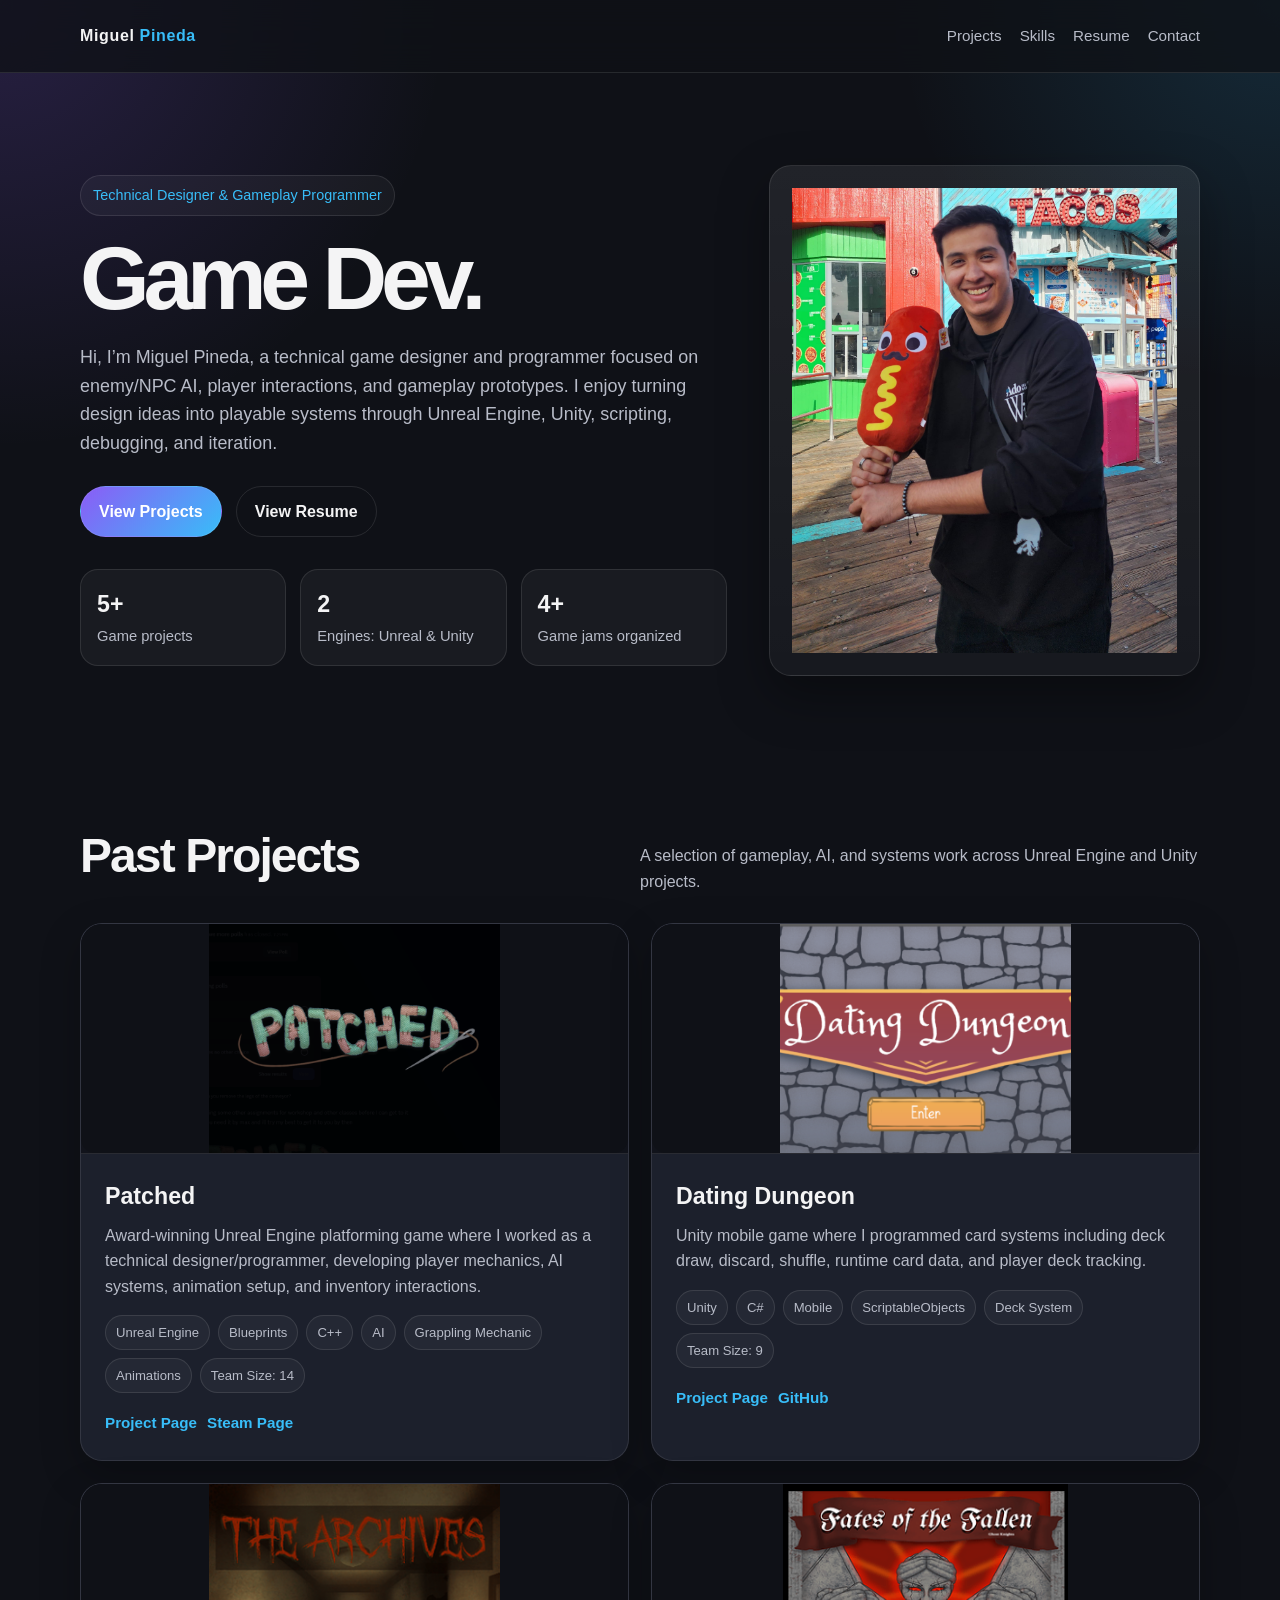
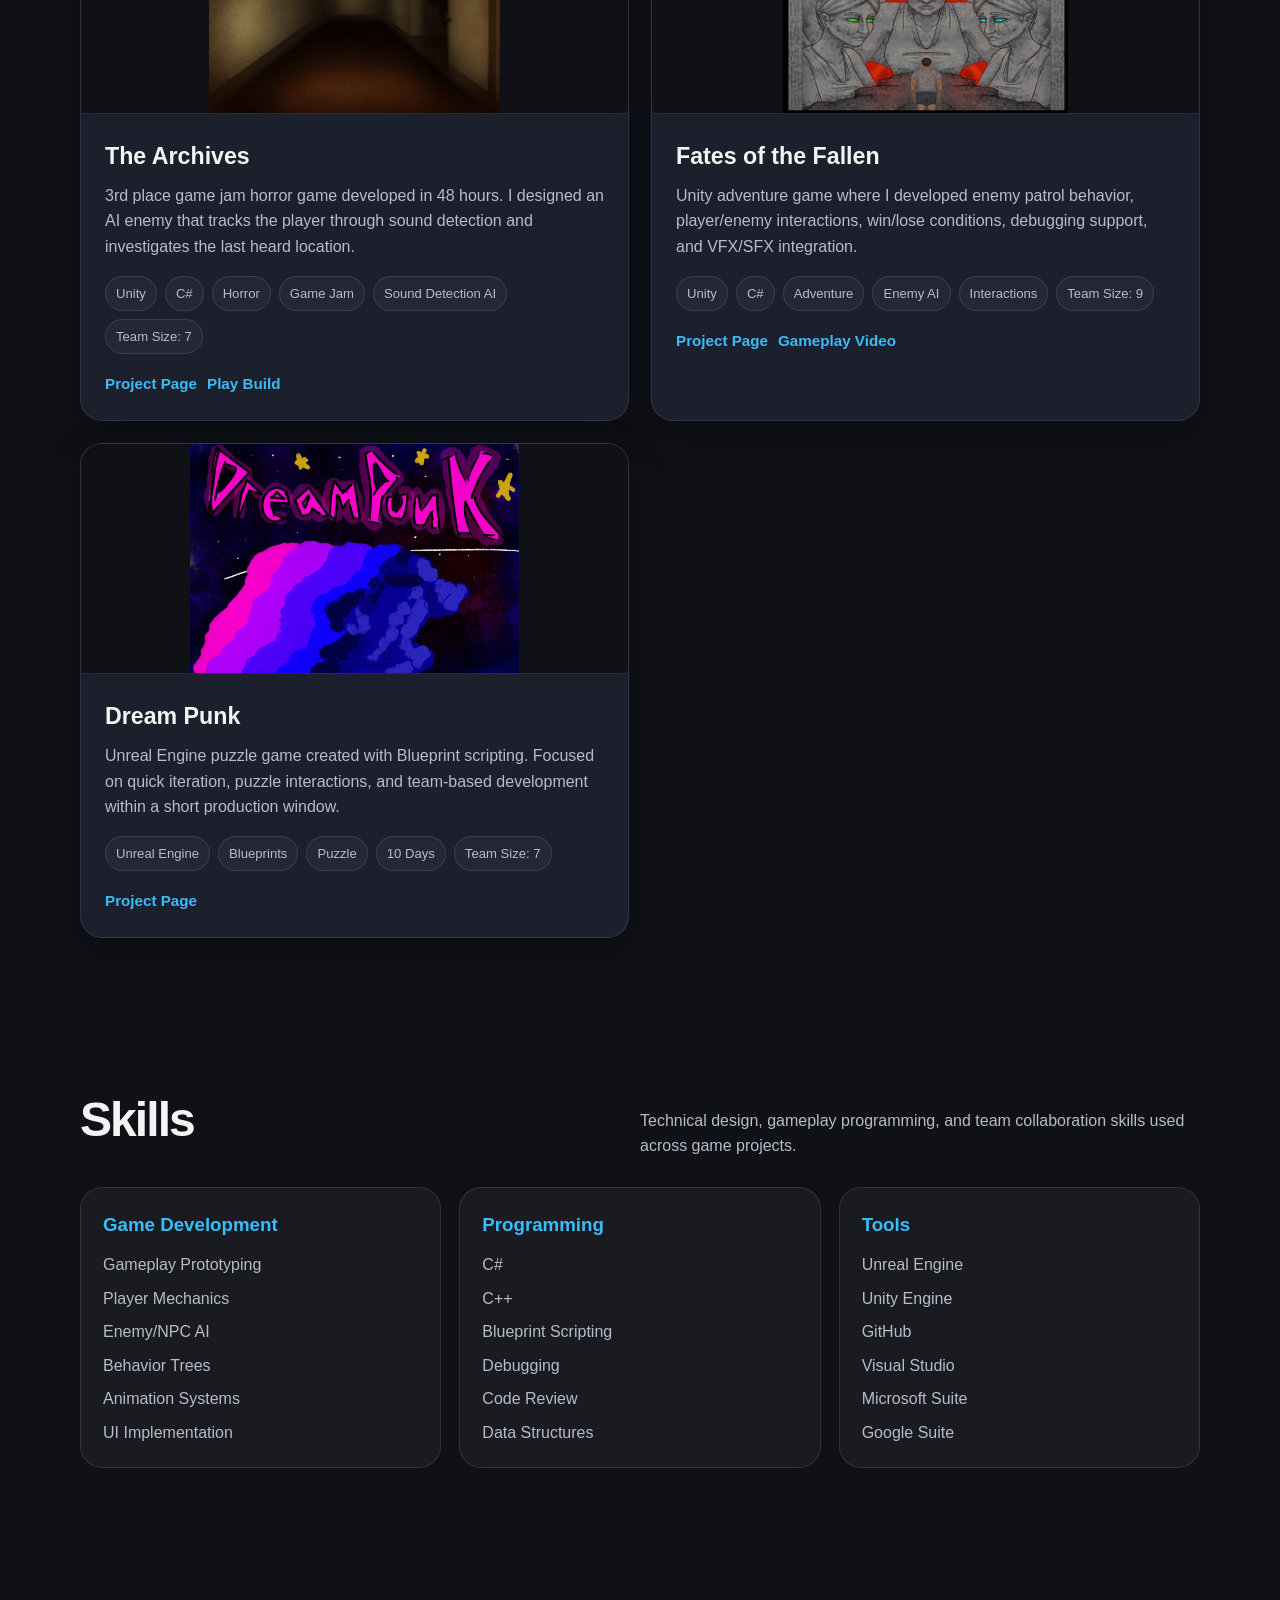
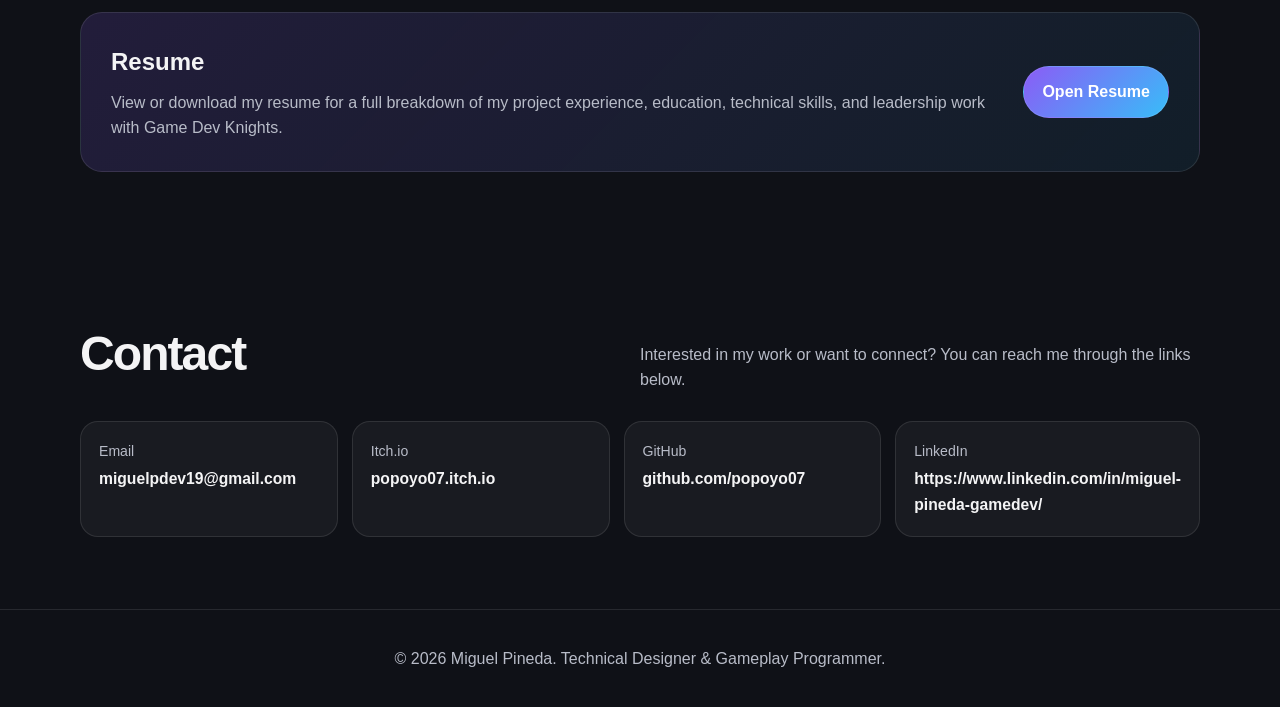
==== index.html @ 34bda542 "hub basic set up" ====
<!DOCTYPE html>
<html lang="en">
<head>
  <meta charset="UTF-8" />
  <meta name="viewport" content="width=device-width, initial-scale=1.0" />
  <title>Miguel Pineda | Technical Designer & Gameplay Programmer</title>
  <meta name="description" content="Portfolio of Miguel Pineda, a technical designer and gameplay programmer focused on AI, player mechanics, and gameplay systems." />
  <link rel="stylesheet" href="css/style.css">
  
</head>
<body>
  <header>
    <div class="container nav">
      <a href="#top" class="logo">Miguel <span>Pineda</span></a>
      <nav class="nav-links" aria-label="Main navigation">
        <a href="#projects">Projects</a>
        <a href="#skills">Skills</a>
        <a href="#resume">Resume</a>
        <a href="#contact">Contact</a>
      </nav>
    </div>
  </header>

  <main id="top">
    <section class="hero">
      <div class="container hero-grid">
        <div>
          <span class="eyebrow">Technical Designer & Gameplay Programmer</span>
          <h1>Game Dev.</h1>
          <p>
            Hi, I’m Miguel Pineda, a technical game designer and programmer focused on enemy/NPC AI,
            player interactions, and gameplay prototypes. I enjoy turning design ideas into playable systems
            through Unreal Engine, Unity, scripting, debugging, and iteration.
          </p>
          <div class="hero-actions">
            <a class="button" href="#projects">View Projects</a>
            <a class="button secondary" href="Miguel_Pineda_Resume.pdf" target="_blank" rel="noopener">View Resume</a>
          </div>
          <div class="quick-stats" aria-label="Portfolio highlights">
            <div class="stat">
              <strong>5+</strong>
              <span>Game projects</span>
            </div>
            <div class="stat">
              <strong>2</strong>
              <span>Engines: Unreal & Unity</span>
            </div>
            <div class="stat">
              <strong>4+</strong>
              <span>Game jams organized</span>
            </div>
          </div>
        </div>

        <aside class="profile-card">
           <img src="Images\miguelPic.jpeg" alt="Image of Miguel">
          
        </aside>
      </div>
    </section>

    <section id="projects">
      <div class="container">
        <div class="section-heading">
          <h2>Past Projects</h2>
          <p>A selection of gameplay, AI, and systems work across Unreal Engine and Unity projects.</p>
        </div>

        <div class="project-grid">
          <article class="project-card">
            <div class="project-image">
              <img src="Images\Patched_Title.png" alt="Patched banner">
              <!-- Replace with:  -->
            </div>
            <div class="project-content">
              <h3>Patched</h3>
              <p>
                Award-winning Unreal Engine platforming game where I worked as a technical designer/programmer,
                developing player mechanics, AI systems, animation setup, and inventory interactions.
              </p>
              <div class="tags">
                <span class="tag">Unreal Engine</span>
                <span class="tag">Blueprints</span>
                <span class="tag">C++</span>
                <span class="tag">AI</span>
                <span class="tag">Grappling Mechanic</span>
                <span class="tag">Animations</span>
                <span class="tag">Team Size: 14</span>
              </div>
              <div class="project-links">
                <a class="small-link" href="#" target="_blank" rel="noopener">Project Page</a>   <!-- Replace with link for the page -->
                <a class="small-link" href="https://store.steampowered.com/app/4517340/PATCHED/" target="_blank" rel="noopener">Steam Page</a>
              </div>
            </div>
          </article>

          <article class="project-card">
            <div class="project-image">
             <img src="Images\DatingDungeon.png" alt="Screenshot of Dating Dungeon">
            </div>
            <div class="project-content">
              <h3>Dating Dungeon</h3>
              <p>
                Unity mobile game where I programmed card systems including deck draw, discard, shuffle,
                runtime card data, and player deck tracking.
              </p>
              <div class="tags">
                <span class="tag">Unity</span>
                <span class="tag">C#</span>
                <span class="tag">Mobile</span>
                <span class="tag">ScriptableObjects</span>
                <span class="tag">Deck System</span>
                <span class="tag">Team Size: 9</span>
              </div>
              <div class="project-links">
                <a class="small-link" href="#" target="_blank" rel="noopener">Project Page</a>
                <a class="small-link" href="https://github.com/popoyo07/dating-roguelike" target="_blank" rel="noopener">GitHub</a>
              </div>
            </div>
          </article>

          <article class="project-card">
            <div class="project-image">
              <img src="Images\TheArchiveIcon.png" alt="Screenshot of The Archives"> 
            </div>
            <div class="project-content">
              <h3>The Archives</h3>
              <p>
                3rd place game jam horror game developed in 48 hours. I designed an AI enemy that tracks
                the player through sound detection and investigates the last heard location.
              </p>
              <div class="tags">
                <span class="tag">Unity</span>
                <span class="tag">C#</span>
                <span class="tag">Horror</span>
                <span class="tag">Game Jam</span>
                <span class="tag">Sound Detection AI</span>
                <span class="tag">Team Size: 7</span>
              </div>
              <div class="project-links">
                <a class="small-link" href="#" target="_blank" rel="noopener">Project Page</a>
                <a class="small-link" href="#" target="_blank" rel="noopener">Play Build</a>
              </div>
            </div>
          </article>

          <article class="project-card">
            <div class="project-image">
             <img src="Images\Fates of the fallen icon.png" alt="Screenshot of Fates of the Fallen">
            </div>
            <div class="project-content">
              <h3>Fates of the Fallen</h3>
              <p>
                Unity adventure game where I developed enemy patrol behavior, player/enemy interactions,
                win/lose conditions, debugging support, and VFX/SFX integration.
              </p>
              <div class="tags">
                <span class="tag">Unity</span>
                <span class="tag">C#</span>
                <span class="tag">Adventure</span>
                <span class="tag">Enemy AI</span>
                <span class="tag">Interactions</span>
                <span class="tag">Team Size: 9</span>
              </div>
              <div class="project-links">
                <a class="small-link" href="#" target="_blank" rel="noopener">Project Page</a>
                <a class="small-link" href="#" target="_blank" rel="noopener">Gameplay Video</a>
              </div>
            </div>
          </article>

          <article class="project-card">
            <div class="project-image">
              <img src="Images\Dream-Punk.jpg" alt="Screenshot of Dream Punk">
            </div>
            <div class="project-content">
              <h3>Dream Punk</h3>
              <p>
                Unreal Engine puzzle game created with Blueprint scripting. Focused on quick iteration,
                puzzle interactions, and team-based development within a short production window.
              </p>
              <div class="tags">
                <span class="tag">Unreal Engine</span>
                <span class="tag">Blueprints</span>
                <span class="tag">Puzzle</span>
                <span class="tag">10 Days</span>
                <span class="tag">Team Size: 7</span>
              </div>
              <div class="project-links">
                <a class="small-link" href="#" target="_blank" rel="noopener">Project Page</a>
              </div>
            </div>
          </article>
        </div>
      </div>
    </section>

    <section id="skills">
      <div class="container">
        <div class="section-heading">
          <h2>Skills</h2>
          <p>Technical design, gameplay programming, and team collaboration skills used across game projects.</p>
        </div>

        <div class="skills-grid">
          <div class="skill-box">
            <h3>Game Development</h3>
            <ul>
              <li>Gameplay Prototyping</li>
              <li>Player Mechanics</li>
              <li>Enemy/NPC AI</li>
              <li>Behavior Trees</li>
              <li>Animation Systems</li>
              <li>UI Implementation</li>
            </ul>
          </div>

          <div class="skill-box">
            <h3>Programming</h3>
            <ul>
              <li>C#</li>
              <li>C++</li>
              <li>Blueprint Scripting</li>
              <li>Debugging</li>
              <li>Code Review</li>
              <li>Data Structures</li>
            </ul>
          </div>

          <div class="skill-box">
            <h3>Tools</h3>
            <ul>
              <li>Unreal Engine</li>
              <li>Unity Engine</li>
              <li>GitHub</li>
              <li>Visual Studio</li>
              <li>Microsoft Suite</li>
              <li>Google Suite</li>
            </ul>
          </div>
        </div>
      </div>
    </section>

    <section id="resume">
      <div class="container">
        <div class="resume-card">
          <div>
            <h2>Resume</h2>
            <p>
              View or download my resume for a full breakdown of my project experience, education,
              technical skills, and leadership work with Game Dev Knights.
            </p>
          </div>
          <a class="button" href="Miguel_Pineda_Resume.pdf" target="_blank" rel="noopener">Open Resume</a>
        </div>
      </div>
    </section>

    <section id="contact">
      <div class="container">
        <div class="section-heading">
          <h2>Contact</h2>
          <p>Interested in my work or want to connect? You can reach me through the links below.</p>
        </div>

        <div class="contact-grid">
          <a class="contact-card" href="mailto:miguelpdev19@gmail.com">
            <span>Email</span>
            <strong>miguelpdev19@gmail.com</strong>
          </a>
          <a class="contact-card" href="https://popoyo07.itch.io/" target="_blank" rel="noopener">
            <span>Itch.io</span>
            <strong>popoyo07.itch.io</strong>
          </a>
          <a class="contact-card" href="https://github.com/popoyo07" target="_blank" rel="noopener">
            <span>GitHub</span>
            <strong>github.com/popoyo07</strong>
          </a>
          <a class="contact-card" href="#" target="_blank" rel="noopener">
            <span>LinkedIn</span>
            <strong>https://www.linkedin.com/in/miguel-pineda-gamedev/</strong>
          </a>
        </div>
      </div>
    </section>
  </main>

  <footer>
    <div class="container">
      <p>© 2026 Miguel Pineda. Technical Designer & Gameplay Programmer.</p>
    </div>
  </footer>
</body>
</html>
---- css/style.css ----
:root {
      --bg: #0f1117;
      --bg-soft: #171a23;
      --card: #1f2330;
      --text: #f4f4f5;
      --muted: #b8bcc8;
      --accent: #8b5cf6;
      --accent-2: #38bdf8;
      --border: rgba(255, 255, 255, 0.1);
      --shadow: 0 20px 50px rgba(0, 0, 0, 0.35);
      --radius: 22px;
    }

    * {
      box-sizing: border-box;
      margin: 0;
      padding: 0;
    }

    html {
      scroll-behavior: smooth;
    }

    body {
      font-family: Arial, Helvetica, sans-serif;
      background:
        radial-gradient(circle at top left, rgba(139, 92, 246, 0.2), transparent 28rem),
        radial-gradient(circle at top right, rgba(56, 189, 248, 0.15), transparent 24rem),
        var(--bg);
      color: var(--text);
      line-height: 1.6;
    }

    a {
      color: inherit;
      text-decoration: none;
    }

    img {
      max-width: 100%;
      display: block;
    }

    .container {
      width: min(1120px, calc(100% - 40px));
      margin: 0 auto;
    }

    header {
      position: sticky;
      top: 0;
      z-index: 100;
      backdrop-filter: blur(18px);
      background: rgba(15, 17, 23, 0.78);
      border-bottom: 1px solid var(--border);
    }

    .nav {
      min-height: 72px;
      display: flex;
      align-items: center;
      justify-content: space-between;
      gap: 24px;
    }

    .logo {
      font-weight: 800;
      letter-spacing: 0.04em;
      font-size: 1rem;
    }

    .logo span {
      color: var(--accent-2);
    }

    .nav-links {
      display: flex;
      align-items: center;
      gap: 18px;
      font-size: 0.95rem;
      color: var(--muted);
    }

    .nav-links a:hover {
      color: var(--text);
    }

    .button {
      display: inline-flex;
      align-items: center;
      justify-content: center;
      gap: 8px;
      border-radius: 999px;
      padding: 12px 18px;
      font-weight: 700;
      border: 1px solid var(--border);
      background: linear-gradient(135deg, var(--accent), var(--accent-2));
      color: white;
      transition: transform 0.2s ease, box-shadow 0.2s ease;
    }

    .button:hover {
      transform: translateY(-2px);
      box-shadow: 0 14px 30px rgba(56, 189, 248, 0.18);
    }

    .button.secondary {
      background: transparent;
      color: var(--text);
    }

    .hero {
      padding: 92px 0 70px;
    }

    .hero-grid {
      display: grid;
      grid-template-columns: 1.2fr 0.8fr;
      gap: 42px;
      align-items: center;
    }

    .eyebrow {
      display: inline-flex;
      border: 1px solid var(--border);
      border-radius: 999px;
      padding: 8px 12px;
      color: var(--accent-2);
      background: rgba(255, 255, 255, 0.04);
      font-size: 0.9rem;
      margin-bottom: 20px;
    }

    h1 {
      font-size: clamp(2.6rem, 7vw, 5.6rem);
      line-height: 0.95;
      letter-spacing: -0.07em;
      margin-bottom: 22px;
    }

    .hero p {
      color: var(--muted);
      font-size: 1.12rem;
      max-width: 680px;
      margin-bottom: 28px;
    }

    .hero-actions {
      display: flex;
      flex-wrap: wrap;
      gap: 14px;
      margin-bottom: 32px;
    }

    .quick-stats {
      display: grid;
      grid-template-columns: repeat(3, 1fr);
      gap: 14px;
    }

    .stat {
      background: rgba(255, 255, 255, 0.045);
      border: 1px solid var(--border);
      border-radius: 18px;
      padding: 16px;
    }

    .stat strong {
      display: block;
      font-size: 1.45rem;
      color: var(--text);
    }

    .stat span {
      color: var(--muted);
      font-size: 0.92rem;
    }

    .profile-card {
      border: 1px solid var(--border);
      background: linear-gradient(180deg, rgba(255, 255, 255, 0.08), rgba(255, 255, 255, 0.035));
      border-radius: var(--radius);
      padding: 22px;
      box-shadow: var(--shadow);
    }

    .portrait-placeholder {
      min-height: 360px;
      border-radius: 18px;
      background:
        linear-gradient(135deg, rgba(139, 92, 246, 0.5), rgba(56, 189, 248, 0.3)),
        url("images/profile.jpg");
      background-size: cover;
      background-position: center;
      display: grid;
      place-items: end start;
      padding: 22px;
      overflow: hidden;
    }

    .portrait-placeholder .caption {
      background: rgba(15, 17, 23, 0.76);
      border: 1px solid var(--border);
      border-radius: 16px;
      padding: 14px;
      color: var(--muted);
      font-size: 0.92rem;
    }

    section {
      padding: 72px 0;
    }

    .section-heading {
      display: flex;
      justify-content: space-between;
      align-items: end;
      gap: 22px;
      margin-bottom: 28px;
    }

    .section-heading h2 {
      font-size: clamp(2rem, 4vw, 3rem);
      letter-spacing: -0.04em;
    }

    .section-heading p {
      color: var(--muted);
      max-width: 560px;
    }

    .project-grid {
      display: grid;
      grid-template-columns: repeat(2, 1fr);
      gap: 22px;
    }

    .project-card {
      border: 1px solid var(--border);
      background: rgba(31, 35, 48, 0.88);
      border-radius: var(--radius);
      overflow: hidden;
      box-shadow: 0 14px 40px rgba(0, 0, 0, 0.24);
      transition: transform 0.2s ease, border-color 0.2s ease;
    }

    .project-card:hover {
      transform: translateY(-5px);
      border-color: rgba(56, 189, 248, 0.5);
    }

 .project-image {
  height: 230px;
  background: #11131b;
  border-bottom: 1px solid var(--border);
  display: flex;
  align-items: center;
  justify-content: center;
}

.project-image img {
  width: 100%;
  height: 100%;
  object-fit: contain;
  border-radius: 14px;
  background: #0f1117;
}

    .project-content {
      padding: 24px;
    }

    .project-content h3 {
      font-size: 1.45rem;
      margin-bottom: 8px;
    }

    .project-content p {
      color: var(--muted);
      margin-bottom: 16px;
    }

    .tags {
      display: flex;
      flex-wrap: wrap;
      gap: 8px;
      margin-bottom: 18px;
    }

    .tag {
      border: 1px solid var(--border);
      border-radius: 999px;
      padding: 6px 10px;
      color: var(--muted);
      font-size: 0.82rem;
      background: rgba(255, 255, 255, 0.04);
    }

    .project-links {
      display: flex;
      flex-wrap: wrap;
      gap: 10px;
    }

    .small-link {
      color: var(--accent-2);
      font-weight: 700;
      font-size: 0.95rem;
    }

    .skills-grid {
      display: grid;
      grid-template-columns: repeat(3, 1fr);
      gap: 18px;
    }

    .skill-box {
      border: 1px solid var(--border);
      border-radius: var(--radius);
      padding: 22px;
      background: rgba(255, 255, 255, 0.045);
    }

    .skill-box h3 {
      margin-bottom: 12px;
      color: var(--accent-2);
    }

    .skill-box ul {
      list-style: none;
      color: var(--muted);
    }

    .skill-box li + li {
      margin-top: 8px;
    }

    .resume-card {
      display: grid;
      grid-template-columns: 1fr auto;
      gap: 24px;
      align-items: center;
      border: 1px solid var(--border);
      border-radius: var(--radius);
      padding: 30px;
      background: linear-gradient(135deg, rgba(139, 92, 246, 0.16), rgba(56, 189, 248, 0.08));
    }

    .resume-card p {
      color: var(--muted);
      margin-top: 8px;
    }

    .contact-grid {
      display: grid;
      grid-template-columns: repeat(4, 1fr);
      gap: 14px;
    }

    .contact-card {
      border: 1px solid var(--border);
      border-radius: 18px;
      padding: 18px;
      background: rgba(255, 255, 255, 0.045);
    }

    .contact-card span {
      display: block;
      color: var(--muted);
      font-size: 0.88rem;
      margin-bottom: 4px;
    }

    .contact-card strong {
      font-size: 0.98rem;
      overflow-wrap: break-word;
    }

    footer {
      padding: 36px 0;
      border-top: 1px solid var(--border);
      color: var(--muted);
      text-align: center;
    }

    @media (max-width: 900px) {
      .hero-grid,
      .project-grid,
      .skills-grid,
      .resume-card,
      .contact-grid {
        grid-template-columns: 1fr;
      }

      .section-heading {
        align-items: start;
        flex-direction: column;
      }

      .quick-stats {
        grid-template-columns: 1fr;
      }
    }

    @media (max-width: 680px) {
      .nav {
        align-items: flex-start;
        flex-direction: column;
        padding: 18px 0;
      }

      .nav-links {
        flex-wrap: wrap;
      }

      .hero {
        padding-top: 56px;
      }
    }
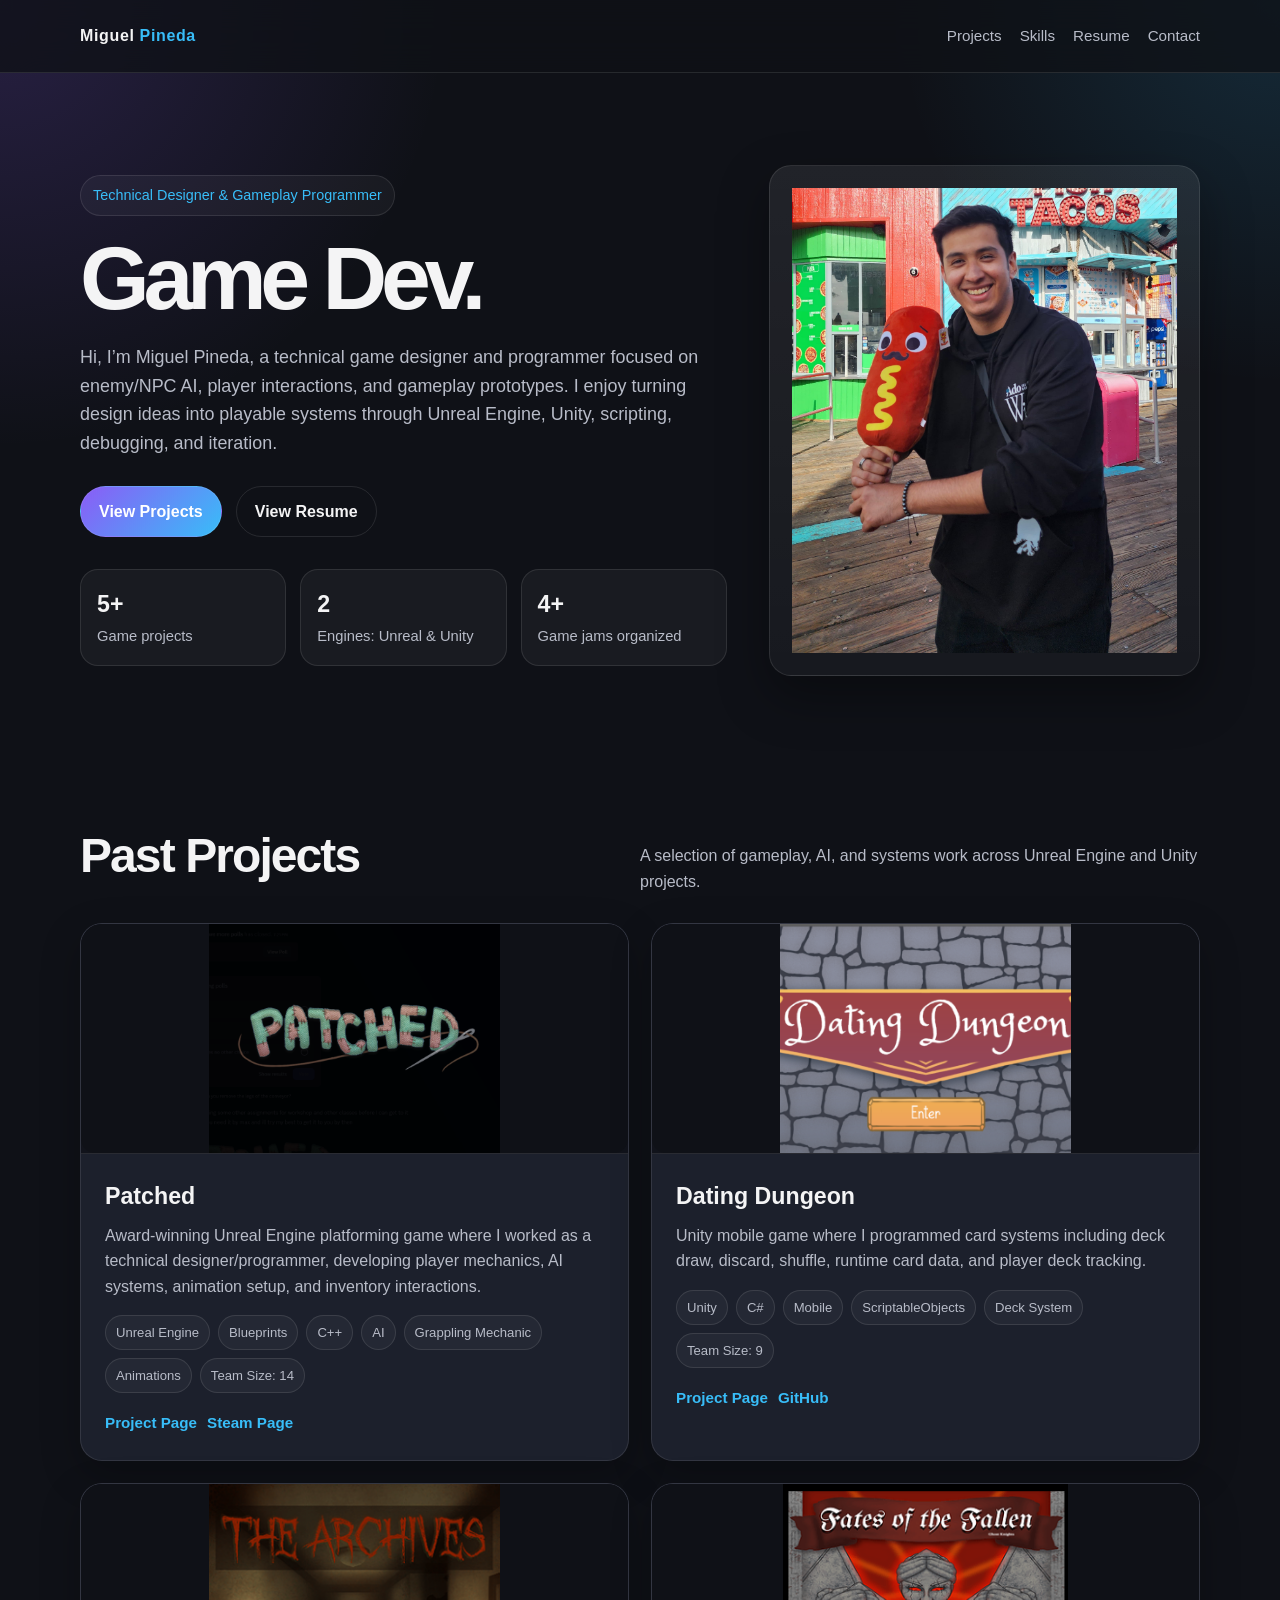
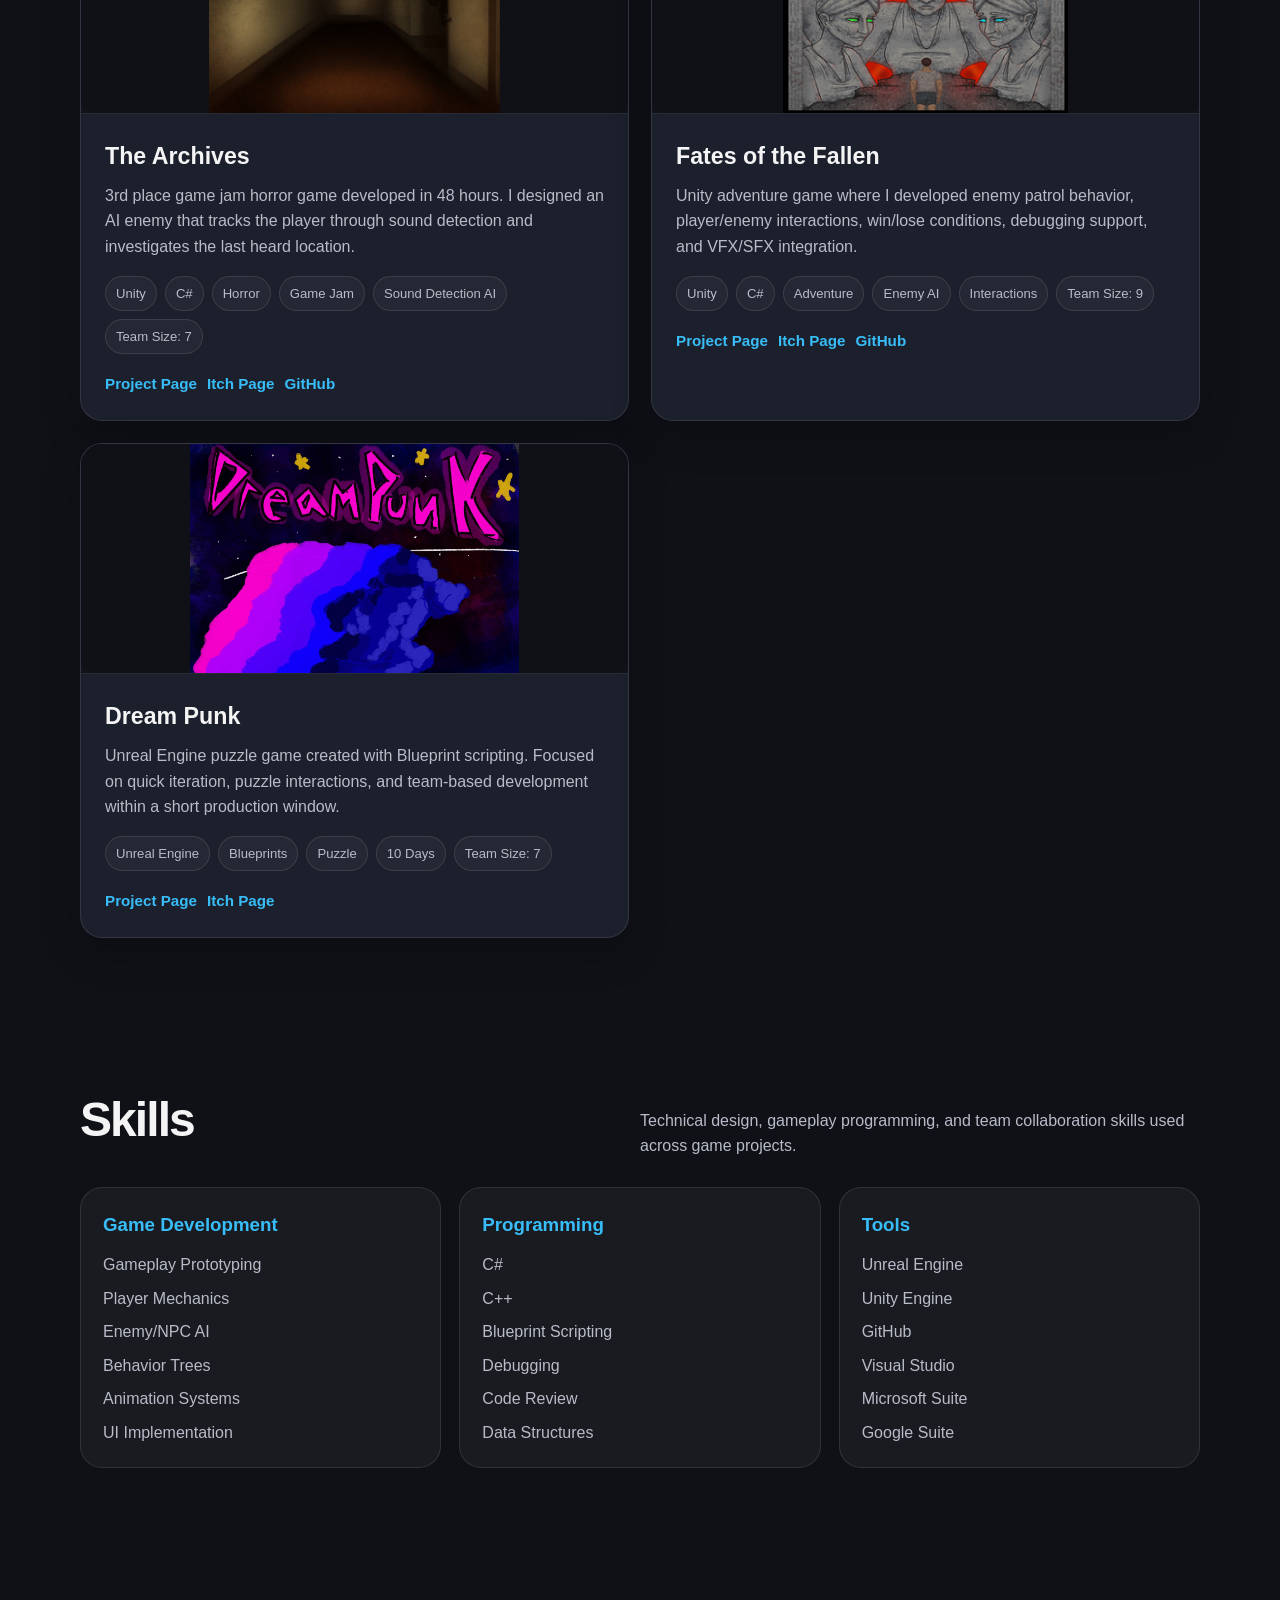
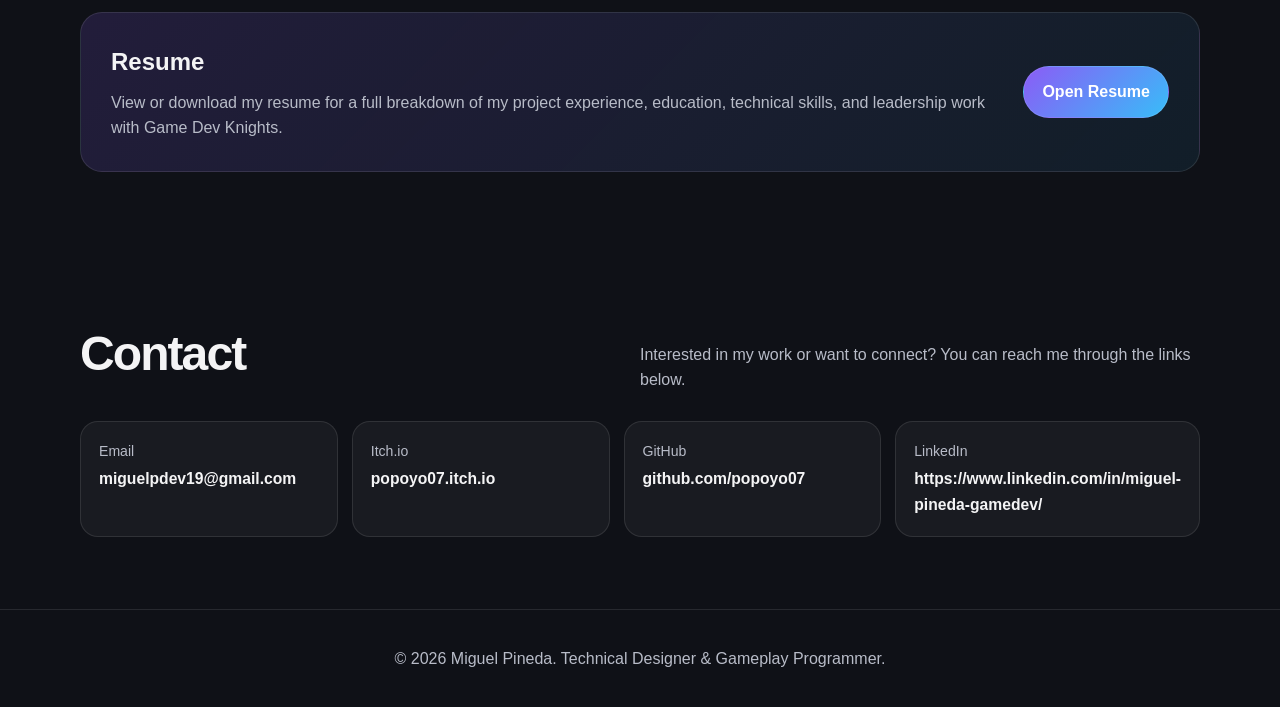
==== commit 75b59900: "fates of the fallen set up" ====
--- a/index.html
+++ b/index.html
@@ -88,7 +88,7 @@
                 <span class="tag">Team Size: 14</span>
               </div>
               <div class="project-links">
-                <a class="small-link" href="#" target="_blank" rel="noopener">Project Page</a>   <!-- Replace with link for the page -->
+                <a class="small-link" href="#" rel="noopener">Project Page</a>   <!-- Replace with link for the page -->
                 <a class="small-link" href="https://store.steampowered.com/app/4517340/PATCHED/" target="_blank" rel="noopener">Steam Page</a>
               </div>
             </div>
@@ -96,7 +96,9 @@
 
           <article class="project-card">
             <div class="project-image">
-             <img src="Images\DatingDungeon.png" alt="Screenshot of Dating Dungeon">
+             <img href="dating_dungeon.html" 
+             src="Images\DatingDungeon.png" 
+             alt="Screenshot of Dating Dungeon">
             </div>
             <div class="project-content">
               <h3>Dating Dungeon</h3>
@@ -113,7 +115,7 @@
                 <span class="tag">Team Size: 9</span>
               </div>
               <div class="project-links">
-                <a class="small-link" href="#" target="_blank" rel="noopener">Project Page</a>
+                <a class="small-link" href="dating_dungeon.html" rel="noopener">Project Page</a>
                 <a class="small-link" href="https://github.com/popoyo07/dating-roguelike" target="_blank" rel="noopener">GitHub</a>
               </div>
             </div>
@@ -138,8 +140,9 @@
                 <span class="tag">Team Size: 7</span>
               </div>
               <div class="project-links">
-                <a class="small-link" href="#" target="_blank" rel="noopener">Project Page</a>
-                <a class="small-link" href="#" target="_blank" rel="noopener">Play Build</a>
+                <a class="small-link" href="#" rel="noopener">Project Page</a>
+                <a class="small-link" href="#" target="_blank" rel="noopener">Itch Page</a>
+                <a class="small-link" href="#" target="_blank" rel="noopener">GitHub</a>
               </div>
             </div>
           </article>
@@ -163,8 +166,9 @@
                 <span class="tag">Team Size: 9</span>
               </div>
               <div class="project-links">
-                <a class="small-link" href="#" target="_blank" rel="noopener">Project Page</a>
-                <a class="small-link" href="#" target="_blank" rel="noopener">Gameplay Video</a>
+                <a class="small-link" href="fates_of_the_fallen.html" rel="noopener">Project Page</a>
+                <a class="small-link" href="https://ghost-knights.itch.io/fates-of-the-fallen-byghostknights" target="_blank" rel="noopener">Itch Page</a>
+                <a class="small-link" href="https://github.com/corinnedaigle3/FatesoftheFallen" target="_blank" rel="noopener">GitHub</a>
               </div>
             </div>
           </article>
@@ -187,7 +191,8 @@
                 <span class="tag">Team Size: 7</span>
               </div>
               <div class="project-links">
-                <a class="small-link" href="#" target="_blank" rel="noopener">Project Page</a>
+                <a class="small-link" href="#" rel="noopener">Project Page</a>
+                <a class="small-link" href="https://ghost-knights.itch.io/dreampunk" target="_blank" rel="noopener">Itch Page</a>
               </div>
             </div>
           </article>
@@ -277,7 +282,7 @@
             <span>GitHub</span>
             <strong>github.com/popoyo07</strong>
           </a>
-          <a class="contact-card" href="#" target="_blank" rel="noopener">
+          <a class="contact-card" href="https://www.linkedin.com/in/miguel-pineda-gamedev/" target="_blank" rel="noopener">
             <span>LinkedIn</span>
             <strong>https://www.linkedin.com/in/miguel-pineda-gamedev/</strong>
           </a>
--- a/css/style.css
+++ b/css/style.css
@@ -418,3 +418,189 @@
         padding-top: 56px;
       }
     }
+.hero-tags {
+  margin-bottom: 24px;
+}
+
+.tag:hover {
+  border-color: rgba(56, 189, 248, 0.5);
+  color: white;
+  transform: translateY(-1px);
+  transition: 0.2s ease;
+}
+
+.media-card {
+  width: 100%;
+  max-width: 900px;
+  margin: 0 auto;
+  background: rgba(255, 255, 255, 0.04);
+  border: 1px solid var(--border);
+  border-radius: 24px;
+  padding: 16px;
+  overflow: hidden;
+  box-shadow: var(--shadow);
+}
+
+.media-card video {
+  width: 100%;
+  aspect-ratio: 16 / 9;
+  object-fit: cover;
+  border-radius: 16px;
+  background: #000;
+}
+
+.youtube-container {
+  position: relative;
+  width: 100%;
+  max-width: 1000px;
+  margin: 0 auto;
+  aspect-ratio: 16 / 9;
+
+  border-radius: 24px;
+  overflow: hidden;
+
+  border: 1px solid var(--border);
+  background: #000;
+
+  box-shadow: var(--shadow);
+}
+
+.youtube-container iframe {
+  width: 100%;
+  height: 100%;
+  border: none;
+}
+
+.youtube-container:hover {
+  border-color: rgba(56, 189, 248, 0.45);
+  transform: translateY(-2px);
+  transition: 0.25s ease;
+}
+
+.deckdraw-layout {
+  display: grid;
+  grid-template-columns: 1.1fr 0.9fr;
+  gap: 24px;
+  align-items: start;
+}
+
+.side-screenshot-stack {
+  display: grid;
+  gap: 18px;
+  position: sticky;
+  top: 96px;
+}
+
+.gallery-card {
+  border: 1px solid var(--border);
+  border-radius: 22px;
+  padding: 14px;
+  background: rgba(255, 255, 255, 0.045);
+  box-shadow: var(--shadow);
+}
+
+.gallery-card img {
+  width: 100%;
+  border-radius: 16px;
+  background: #0f1117;
+}
+
+.gallery-card figcaption {
+  color: var(--muted);
+  font-size: 0.9rem;
+  margin-top: 10px;
+}
+
+@media (max-width: 900px) {
+  .deckdraw-layout {
+    grid-template-columns: 1fr;
+  }
+
+  .side-screenshot-stack {
+    position: static;
+  }
+}
+
+.script-card {
+  border: 1px solid var(--border);
+  border-radius: 22px;
+  overflow: hidden;
+  background: #0b0d12;
+  box-shadow: var(--shadow);
+}
+
+.script-header {
+  display: flex;
+  align-items: center;
+  gap: 9px;
+  padding: 14px 18px;
+  background: #151923;
+  border-bottom: 1px solid var(--border);
+  color: var(--muted);
+}
+
+.script-header strong {
+  margin-left: 8px;
+  color: var(--text);
+}
+
+.dot {
+  width: 11px;
+  height: 11px;
+  border-radius: 999px;
+  background: rgba(255, 255, 255, 0.35);
+}
+
+.script-body {
+  padding: 24px;
+}
+
+.script-body h3 {
+  color: var(--accent-2);
+  margin-bottom: 8px;
+}
+
+.script-body p,
+.script-body li {
+  color: var(--muted);
+}
+
+.script-body ul {
+  margin-left: 20px;
+  margin-bottom: 20px;
+}
+
+.script-body li + li {
+  margin-top: 8px;
+}
+
+.script-body pre {
+  margin: 0;
+  padding: 22px;
+
+  background: #080a0f;
+  border-radius: 0 0 22px 22px;
+
+  overflow-x: auto;
+  overflow-y: auto;
+
+  max-height: 500px;
+
+  border-top: 1px solid var(--border);
+}
+
+.script-body code {
+  font-family: Consolas, Monaco, "Courier New", monospace;
+  font-size: 0.9rem;
+  line-height: 1.6;
+  color: #d7dde8;
+  white-space: pre;
+}
+
+
+
+@media (max-width: 900px) {
+  .dual-script-grid {
+    grid-template-columns: 1fr;
+  }
+}
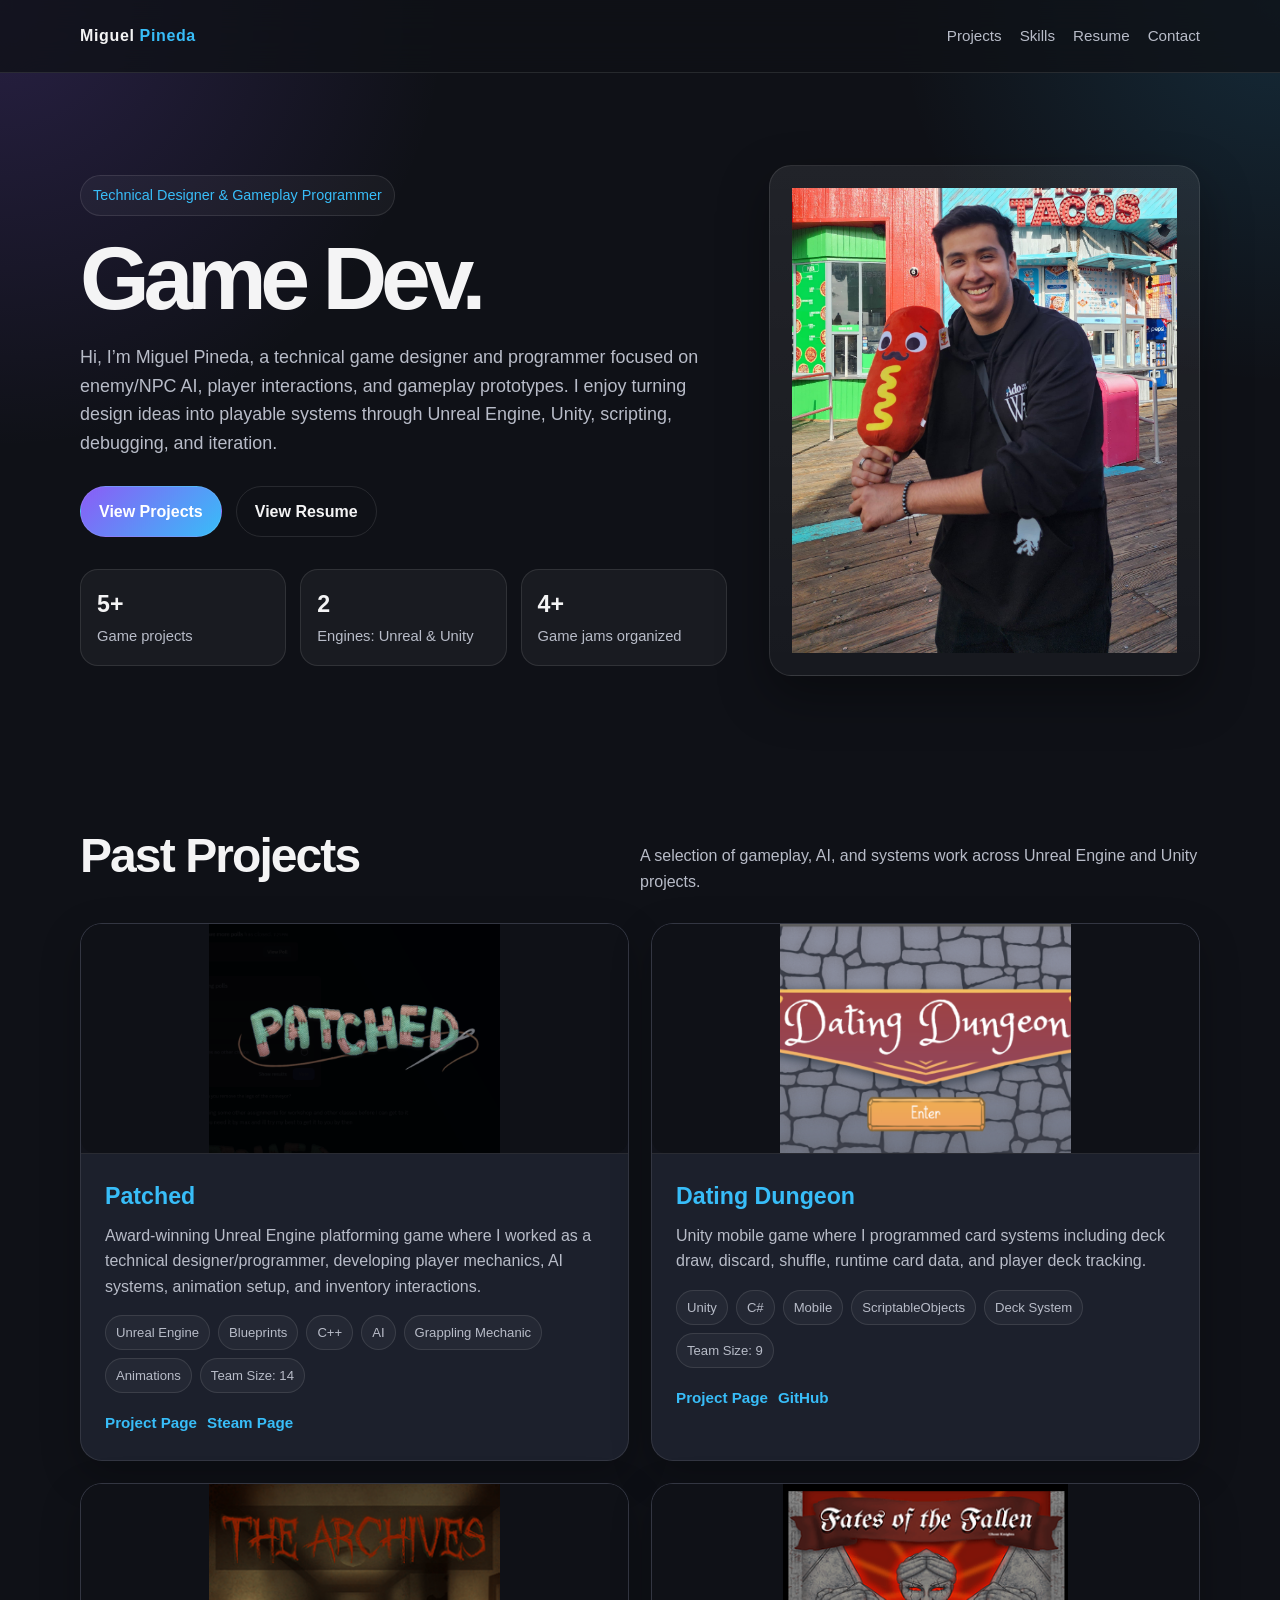
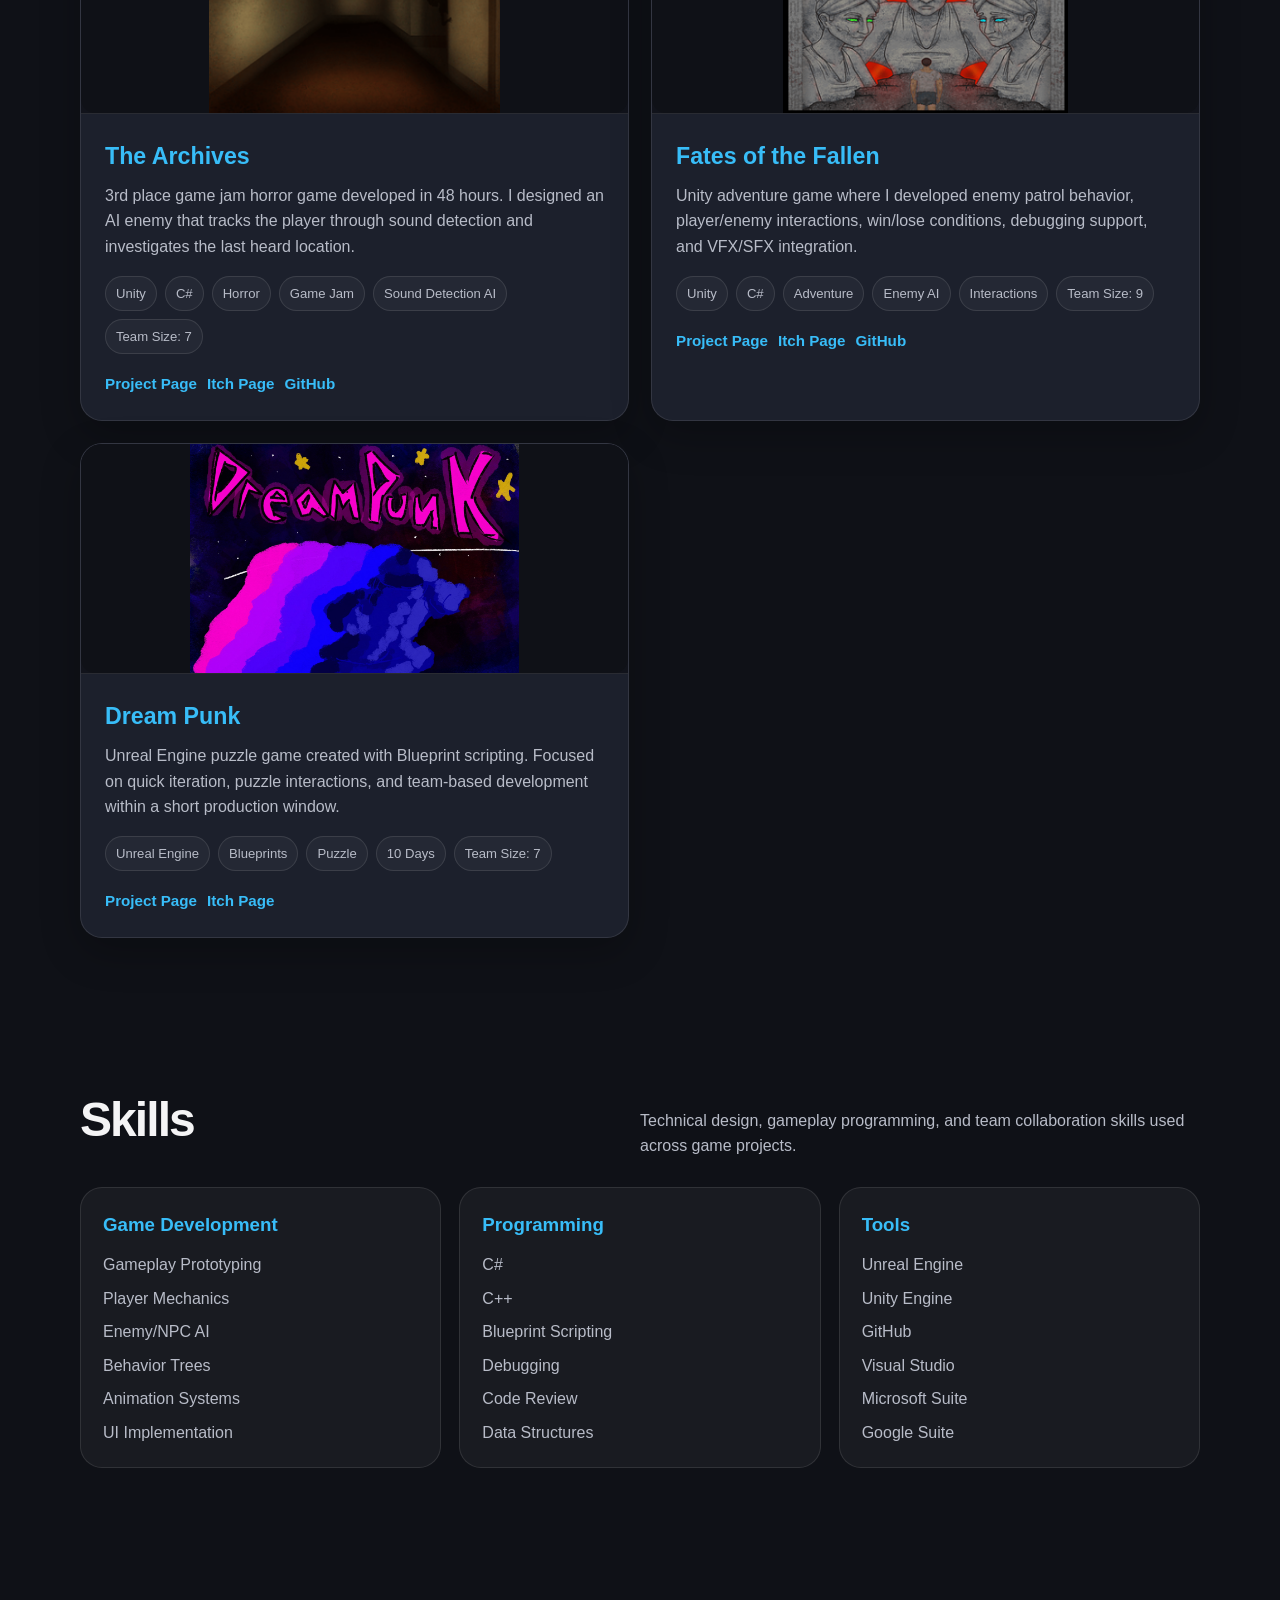
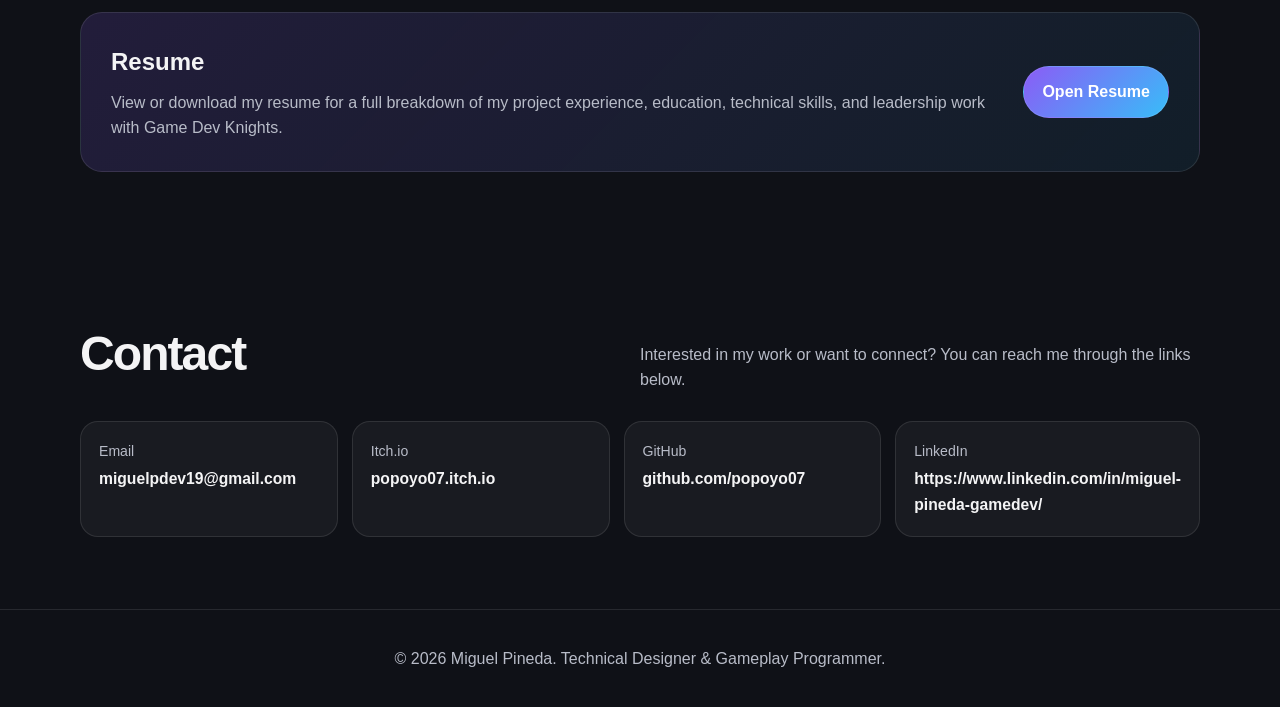
==== commit 69325092: "patched 50% done" ====
--- a/index.html
+++ b/index.html
@@ -34,7 +34,7 @@
           </p>
           <div class="hero-actions">
             <a class="button" href="#projects">View Projects</a>
-            <a class="button secondary" href="Miguel_Pineda_Resume.pdf" target="_blank" rel="noopener">View Resume</a>
+            <a class="button secondary" href="https://docs.google.com/document/d/1ruGP0E3jsjSHV6TN64m7J8wa_lhEbtpfCoFjb15cUdc/edit?usp=sharing" target="_blank" rel="noopener">View Resume</a>
           </div>
           <div class="quick-stats" aria-label="Portfolio highlights">
             <div class="stat">
@@ -73,7 +73,7 @@
               <!-- Replace with:  -->
             </div>
             <div class="project-content">
-              <h3>Patched</h3>
+              <h3><a href="patched.html" rel="noopener">Patched</a></h3>
               <p>
                 Award-winning Unreal Engine platforming game where I worked as a technical designer/programmer,
                 developing player mechanics, AI systems, animation setup, and inventory interactions.
@@ -88,7 +88,7 @@
                 <span class="tag">Team Size: 14</span>
               </div>
               <div class="project-links">
-                <a class="small-link" href="#" rel="noopener">Project Page</a>   <!-- Replace with link for the page -->
+                <a class="small-link" href="patched.html" rel="noopener">Project Page</a>   <!-- Replace with link for the page -->
                 <a class="small-link" href="https://store.steampowered.com/app/4517340/PATCHED/" target="_blank" rel="noopener">Steam Page</a>
               </div>
             </div>
@@ -101,7 +101,7 @@
              alt="Screenshot of Dating Dungeon">
             </div>
             <div class="project-content">
-              <h3>Dating Dungeon</h3>
+              <h3><a href="dating_dungeon.html" rel="noopener">Dating Dungeon</a></h3>
               <p>
                 Unity mobile game where I programmed card systems including deck draw, discard, shuffle,
                 runtime card data, and player deck tracking.
@@ -126,7 +126,7 @@
               <img src="Images\TheArchiveIcon.png" alt="Screenshot of The Archives"> 
             </div>
             <div class="project-content">
-              <h3>The Archives</h3>
+              <h3><a href="the_archives.html" rel="noopener">The Archives</a></h3>
               <p>
                 3rd place game jam horror game developed in 48 hours. I designed an AI enemy that tracks
                 the player through sound detection and investigates the last heard location.
@@ -140,9 +140,9 @@
                 <span class="tag">Team Size: 7</span>
               </div>
               <div class="project-links">
-                <a class="small-link" href="#" rel="noopener">Project Page</a>
-                <a class="small-link" href="#" target="_blank" rel="noopener">Itch Page</a>
-                <a class="small-link" href="#" target="_blank" rel="noopener">GitHub</a>
+                <a class="small-link" href="the_archives.html" rel="noopener">Project Page</a>
+                <a class="small-link" href="https://popoyo07.itch.io/the-archives" target="_blank" rel="noopener">Itch Page</a>
+                <a class="small-link" href="https://github.com/popoyo07/OrlandoGameJam" target="_blank" rel="noopener">GitHub</a>
               </div>
             </div>
           </article>
@@ -152,7 +152,8 @@
              <img src="Images\Fates of the fallen icon.png" alt="Screenshot of Fates of the Fallen">
             </div>
             <div class="project-content">
-              <h3>Fates of the Fallen</h3>
+              <h3>
+                <a href="fates_of_the_fallen.html" rel="noopener">Fates of the Fallen</a> </h3>
               <p>
                 Unity adventure game where I developed enemy patrol behavior, player/enemy interactions,
                 win/lose conditions, debugging support, and VFX/SFX integration.
@@ -178,7 +179,7 @@
               <img src="Images\Dream-Punk.jpg" alt="Screenshot of Dream Punk">
             </div>
             <div class="project-content">
-              <h3>Dream Punk</h3>
+              <h3><a href="dream_punk.html" rel="noopener">Dream Punk</a></h3>
               <p>
                 Unreal Engine puzzle game created with Blueprint scripting. Focused on quick iteration,
                 puzzle interactions, and team-based development within a short production window.
@@ -191,7 +192,7 @@
                 <span class="tag">Team Size: 7</span>
               </div>
               <div class="project-links">
-                <a class="small-link" href="#" rel="noopener">Project Page</a>
+                <a class="small-link" href="dream_punk.html" rel="noopener">Project Page</a>
                 <a class="small-link" href="https://ghost-knights.itch.io/dreampunk" target="_blank" rel="noopener">Itch Page</a>
               </div>
             </div>
@@ -257,7 +258,7 @@
               technical skills, and leadership work with Game Dev Knights.
             </p>
           </div>
-          <a class="button" href="Miguel_Pineda_Resume.pdf" target="_blank" rel="noopener">Open Resume</a>
+          <a class="button" href="https://docs.google.com/document/d/1ruGP0E3jsjSHV6TN64m7J8wa_lhEbtpfCoFjb15cUdc/edit?usp=sharing" target="_blank" rel="noopener">Open Resume</a>
         </div>
       </div>
     </section>
--- a/css/style.css
+++ b/css/style.css
@@ -603,4 +603,96 @@
   .dual-script-grid {
     grid-template-columns: 1fr;
   }
+}
+
+.blueprint-card {
+  border: 1px solid var(--border);
+  border-radius: 24px;
+  overflow: hidden;
+  background: #0b0d12;
+  box-shadow: var(--shadow);
+}
+
+.blueprint-embed {
+  width: 100%;
+  height: 700px;
+  background: #080a0f;
+}
+
+.blueprint-embed iframe {
+  width: 100%;
+  height: 100%;
+  border: none;
+}
+
+.blueprint-card:hover {
+  border-color: rgba(56, 189, 248, 0.45);
+  transform: translateY(-2px);
+  transition: 0.25s ease;
+}
+.large-media-image {
+  width: 100%;
+  max-width: 1200px;
+
+  display: block;
+  margin: 0 auto;
+
+  border-radius: 18px;
+}
+
+.patched-layout {
+  display: grid;
+  grid-template-columns: 240px 1fr;
+  gap: 32px;
+  align-items: start;
+}
+
+.project-sidebar {
+  position: sticky;
+  top: 100px;
+  border: 1px solid var(--border);
+  border-radius: 22px;
+  padding: 18px;
+  background: rgba(255, 255, 255, 0.045);
+  box-shadow: var(--shadow);
+}
+
+.project-sidebar h3 {
+  margin-bottom: 14px;
+}
+
+.project-sidebar a {
+  display: block;
+  color: var(--muted);
+  padding: 8px 0;
+}
+
+.project-sidebar a:hover {
+  color: var(--accent-2);
+}
+
+.inner-section {
+  padding-top: 32px;
+}
+
+.system-showcase-grid {
+  display: grid;
+  grid-template-columns: 1fr 0.8fr;
+  gap: 24px;
+  align-items: start;
+}
+
+@media (max-width: 900px) {
+  .patched-layout,
+  .system-showcase-grid {
+    grid-template-columns: 1fr;
+  }
+
+  .project-sidebar {
+    position: static;
+  }
+}
+
+h3 {
+  color: var(--accent-2);
 }
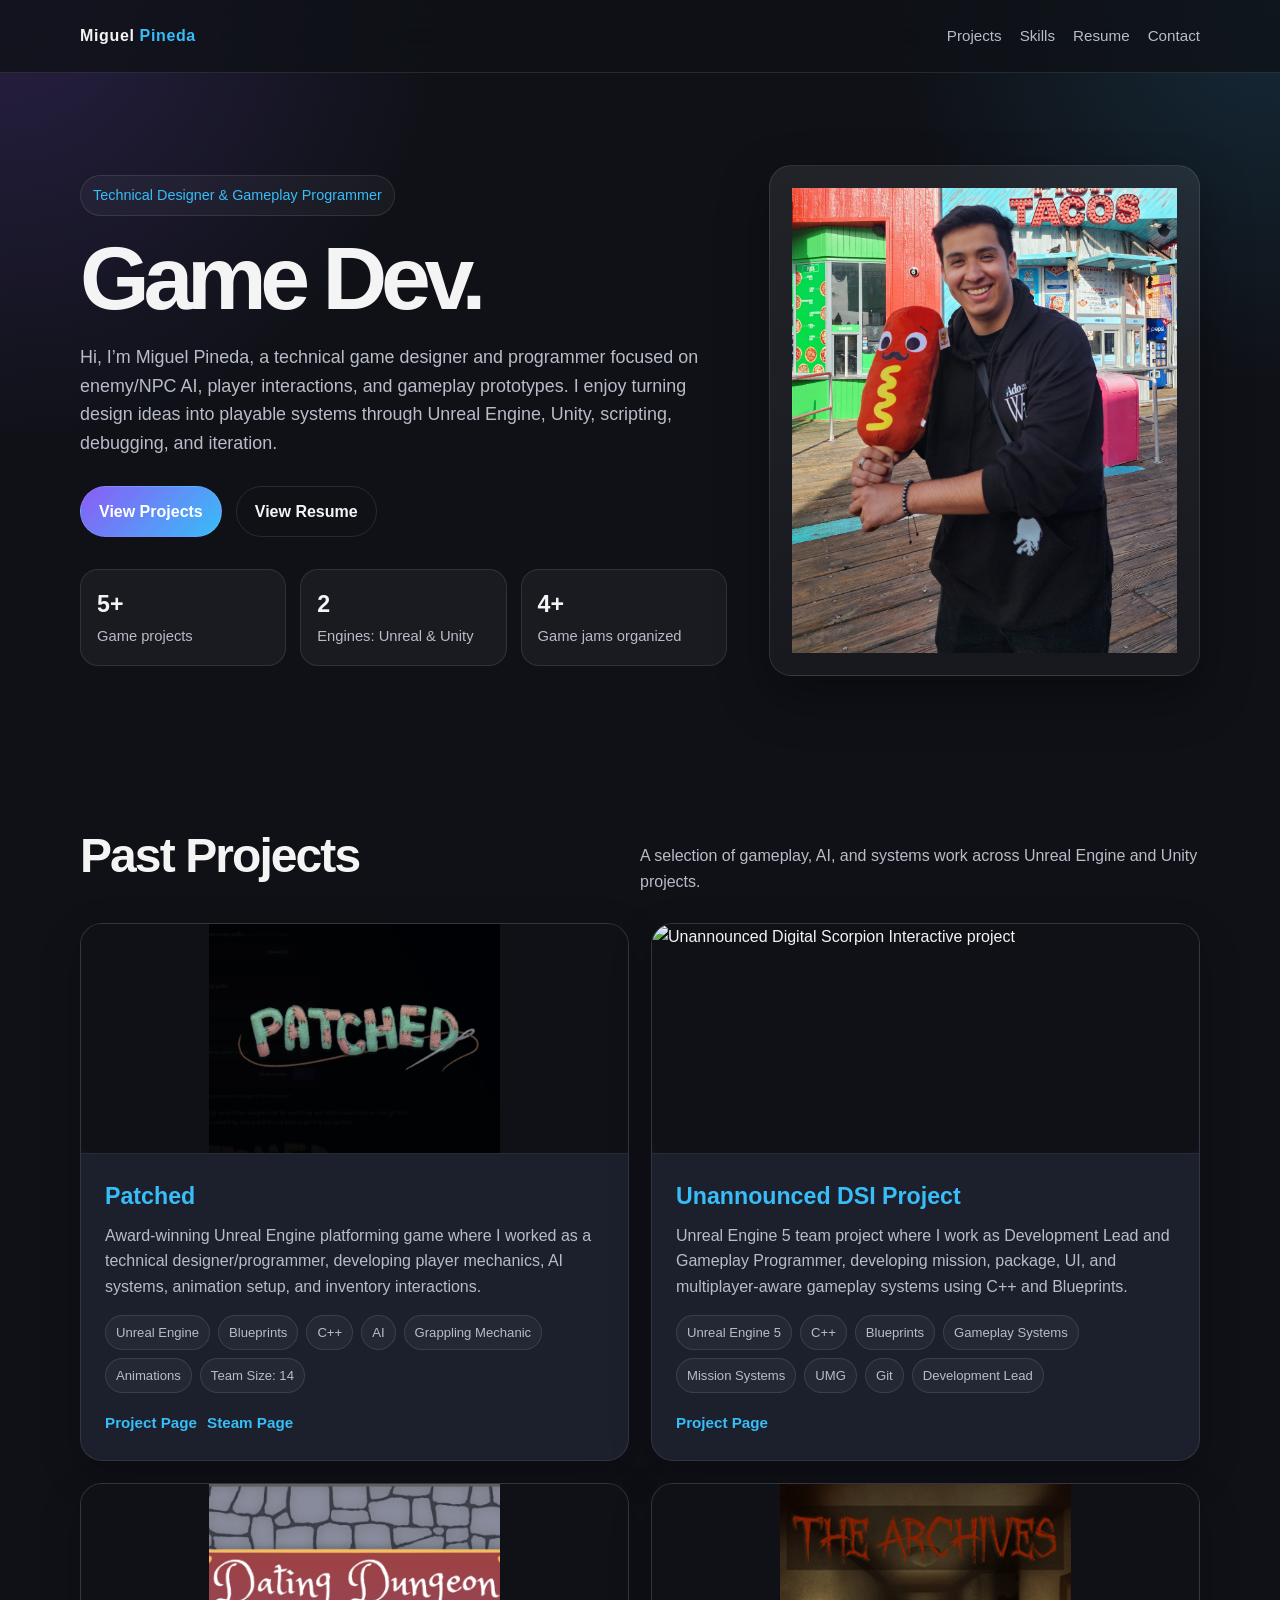
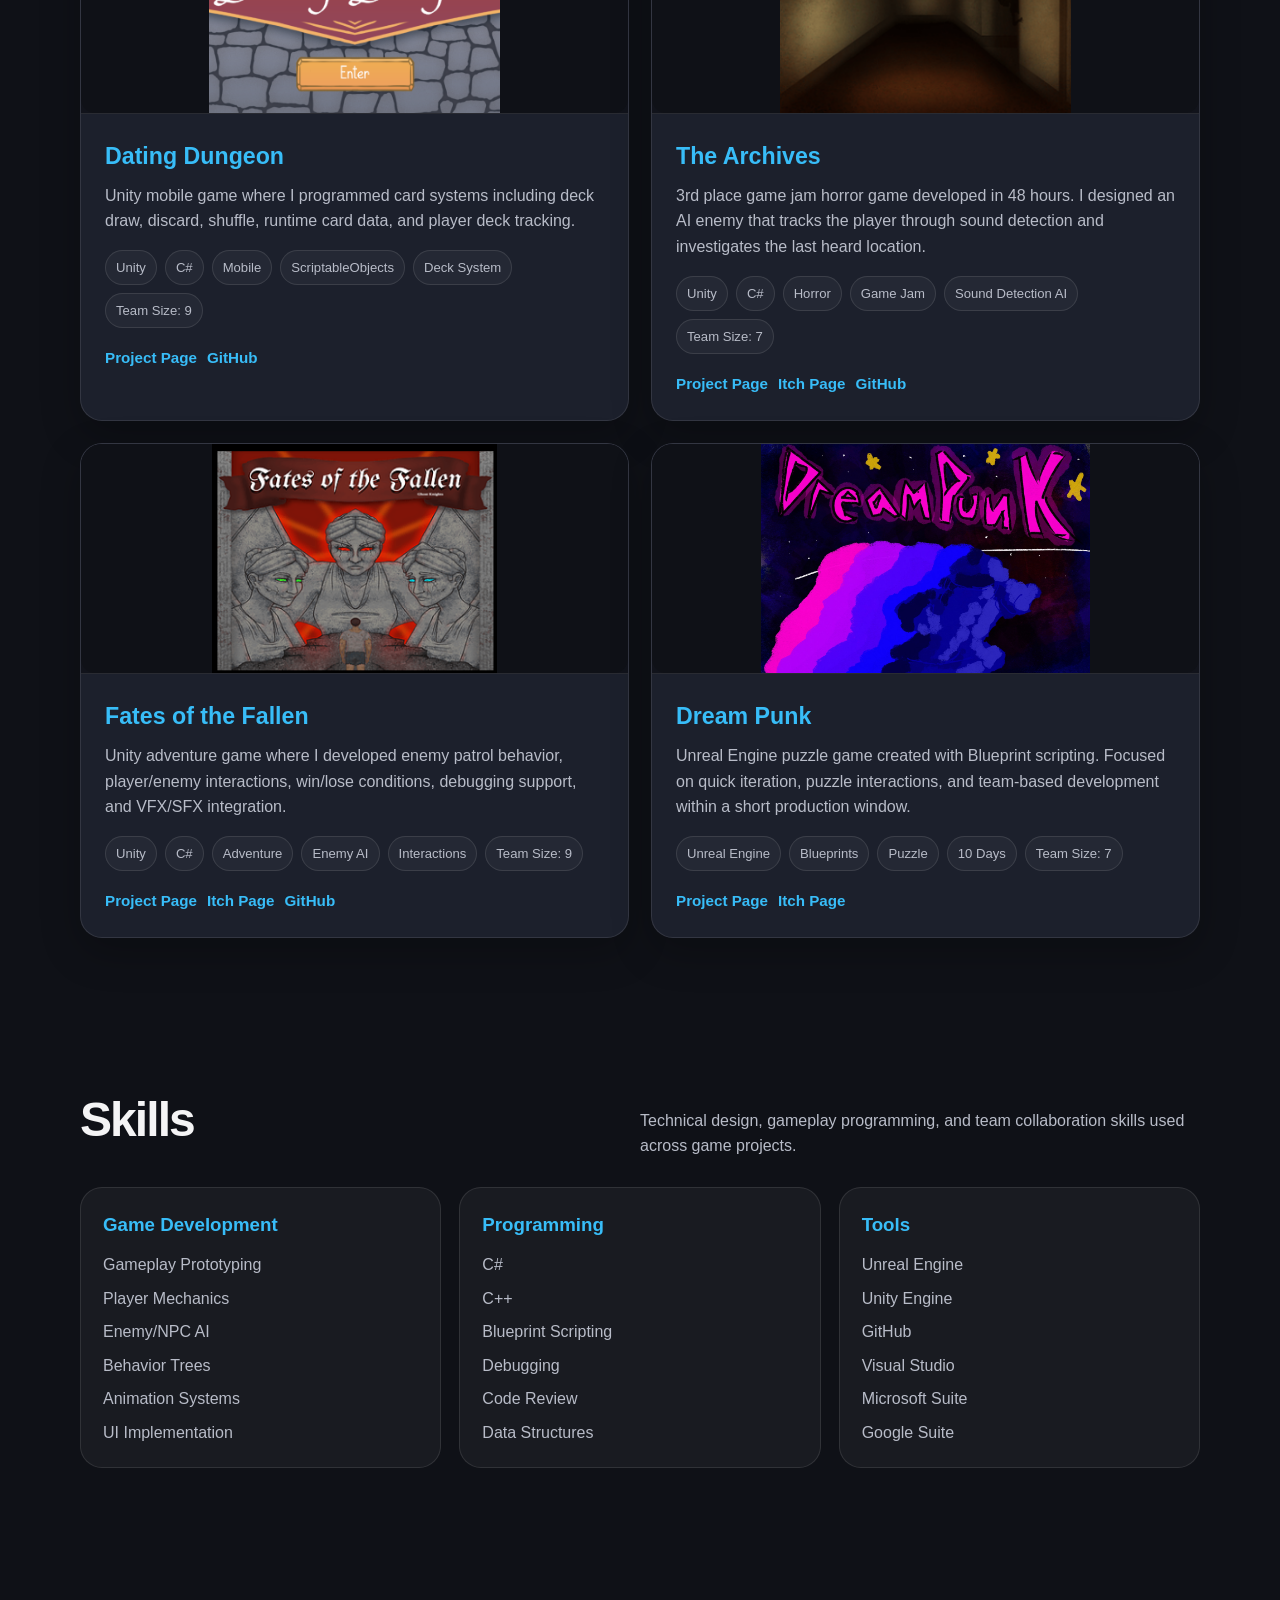
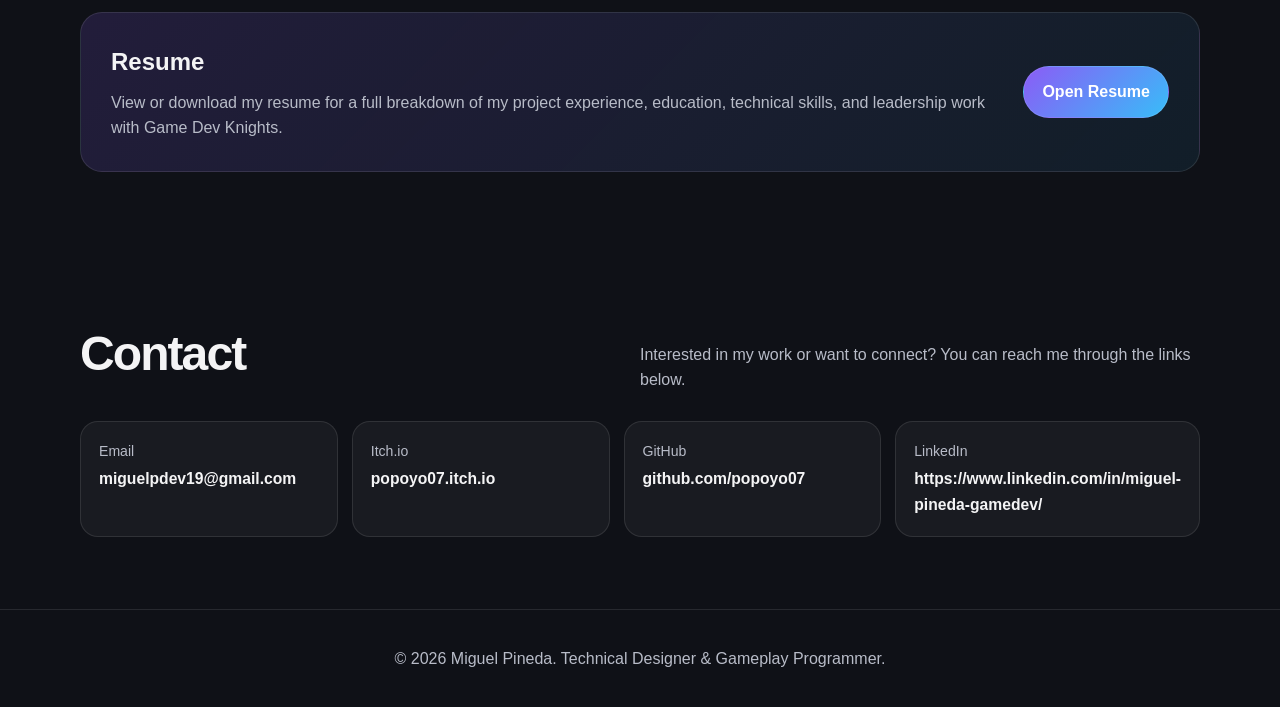
==== commit 8a680ac3: "adding to index" ====
--- a/index.html
+++ b/index.html
@@ -96,6 +96,47 @@
 
           <article class="project-card">
             <div class="project-image">
+              <img
+                src="Images/dsi-project-cover.png"
+                alt="Unannounced Digital Scorpion Interactive project">
+            </div>
+
+            <div class="project-content">
+              <h3>
+                <a href="unannounced_systems_study.html">
+                  Unannounced DSI Project
+                </a>
+              </h3>
+
+              <p>
+                Unreal Engine 5 team project where I work as Development Lead and
+                Gameplay Programmer, developing mission, package, UI, and
+                multiplayer-aware gameplay systems using C++ and Blueprints.
+              </p>
+
+              <div class="tags">
+                <span class="tag">Unreal Engine 5</span>
+                <span class="tag">C++</span>
+                <span class="tag">Blueprints</span>
+                <span class="tag">Gameplay Systems</span>
+                <span class="tag">Mission Systems</span>
+                <span class="tag">UMG</span>
+                <span class="tag">Git</span>
+                <span class="tag">Development Lead</span>
+              </div>
+
+              <div class="project-links">
+                <a
+                  class="small-link"
+                  href="unannounced_systems_study.html">
+                  Project Page
+                </a>
+              </div>
+            </div>
+          </article>
+          
+          <article class="project-card">
+            <div class="project-image">
              <img href="dating_dungeon.html" 
              src="Images\DatingDungeon.png" 
              alt="Screenshot of Dating Dungeon">
--- a/css/style.css
+++ b/css/style.css
@@ -695,4 +695,29 @@
 
 h3 {
   color: var(--accent-2);
+}
+
+.media-card iframe {
+  width: 100%;
+  aspect-ratio: 16 / 9;
+  border: 0;
+  border-radius: 16px;
+  background: #000;
+  display: block;
+}
+.media-card img,
+.large-media-image {
+  width: 100%;
+  border-radius: 16px;
+  display: block;
+  object-fit: cover;
+}
+
+.gallery-card iframe {
+  width: 100%;
+  aspect-ratio: 16 / 9;
+  border: 0;
+  border-radius: 16px;
+  display: block;
+  background: #000;
 }
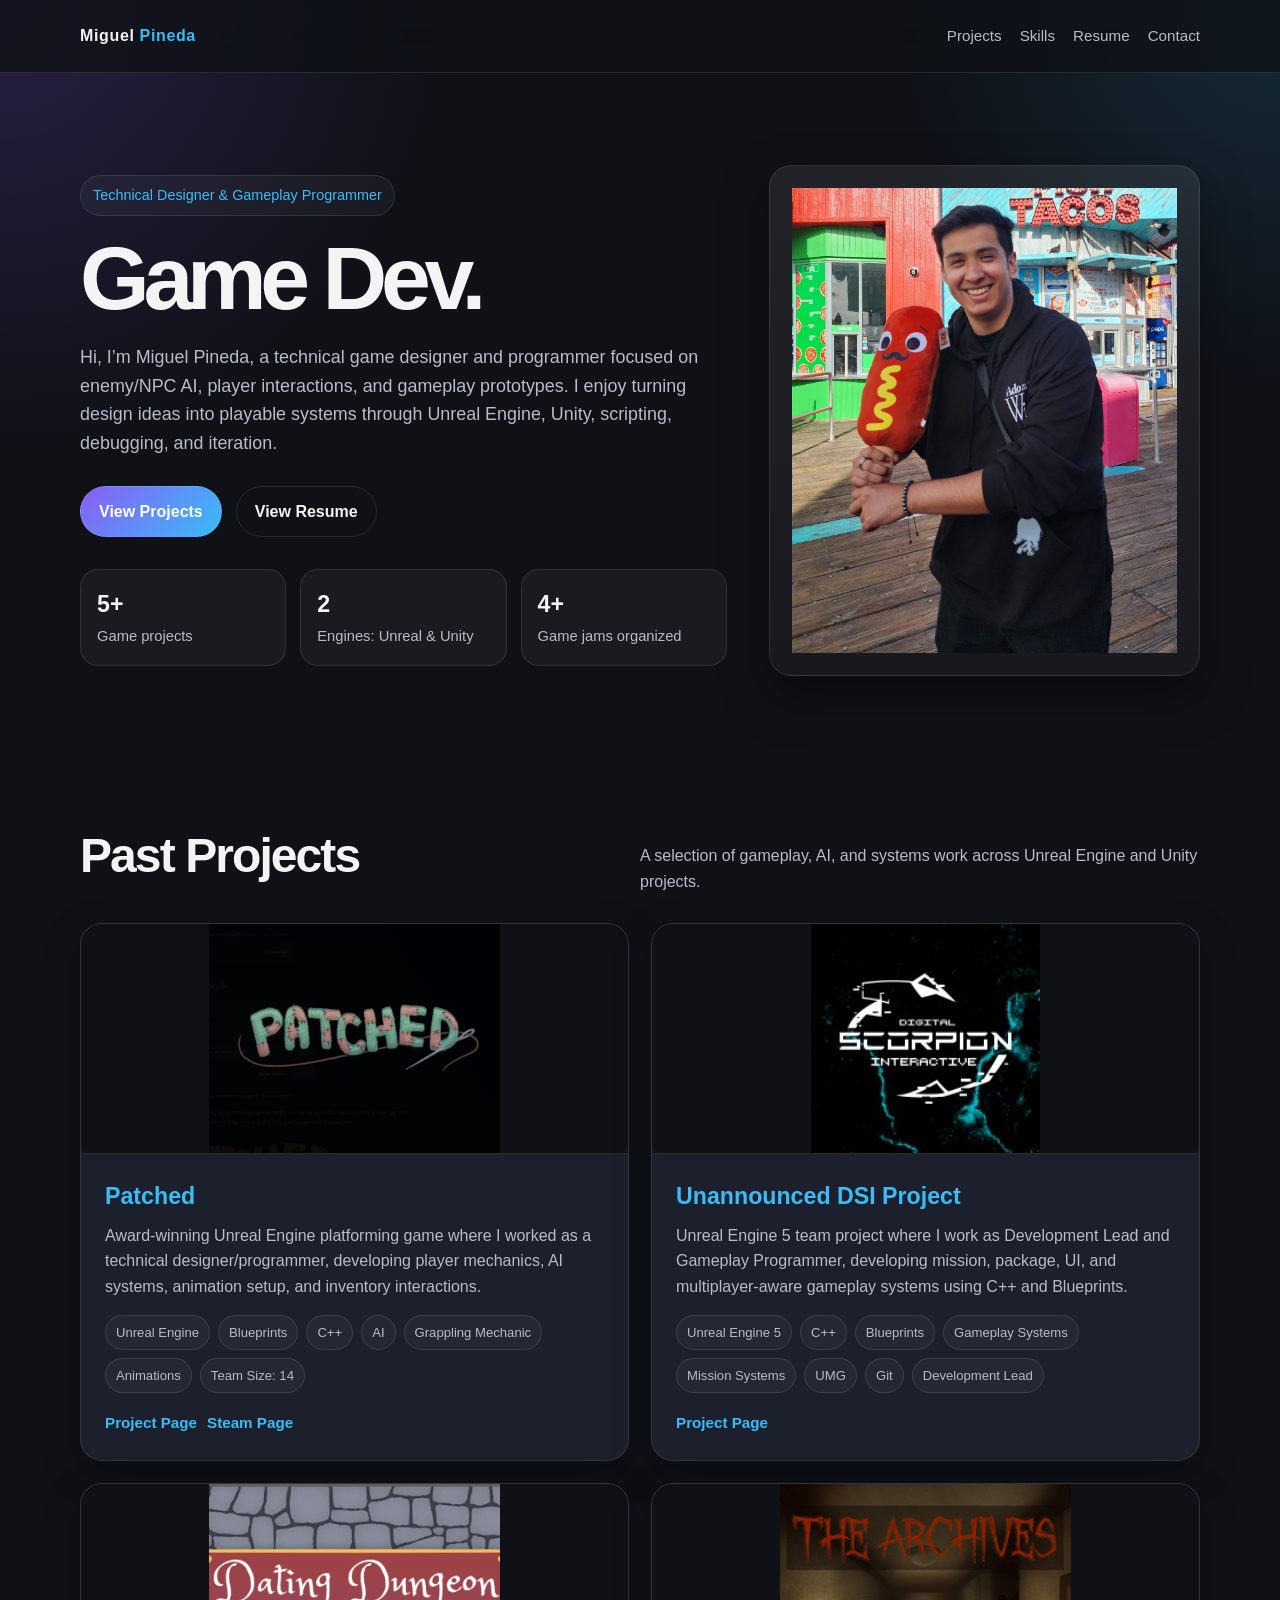
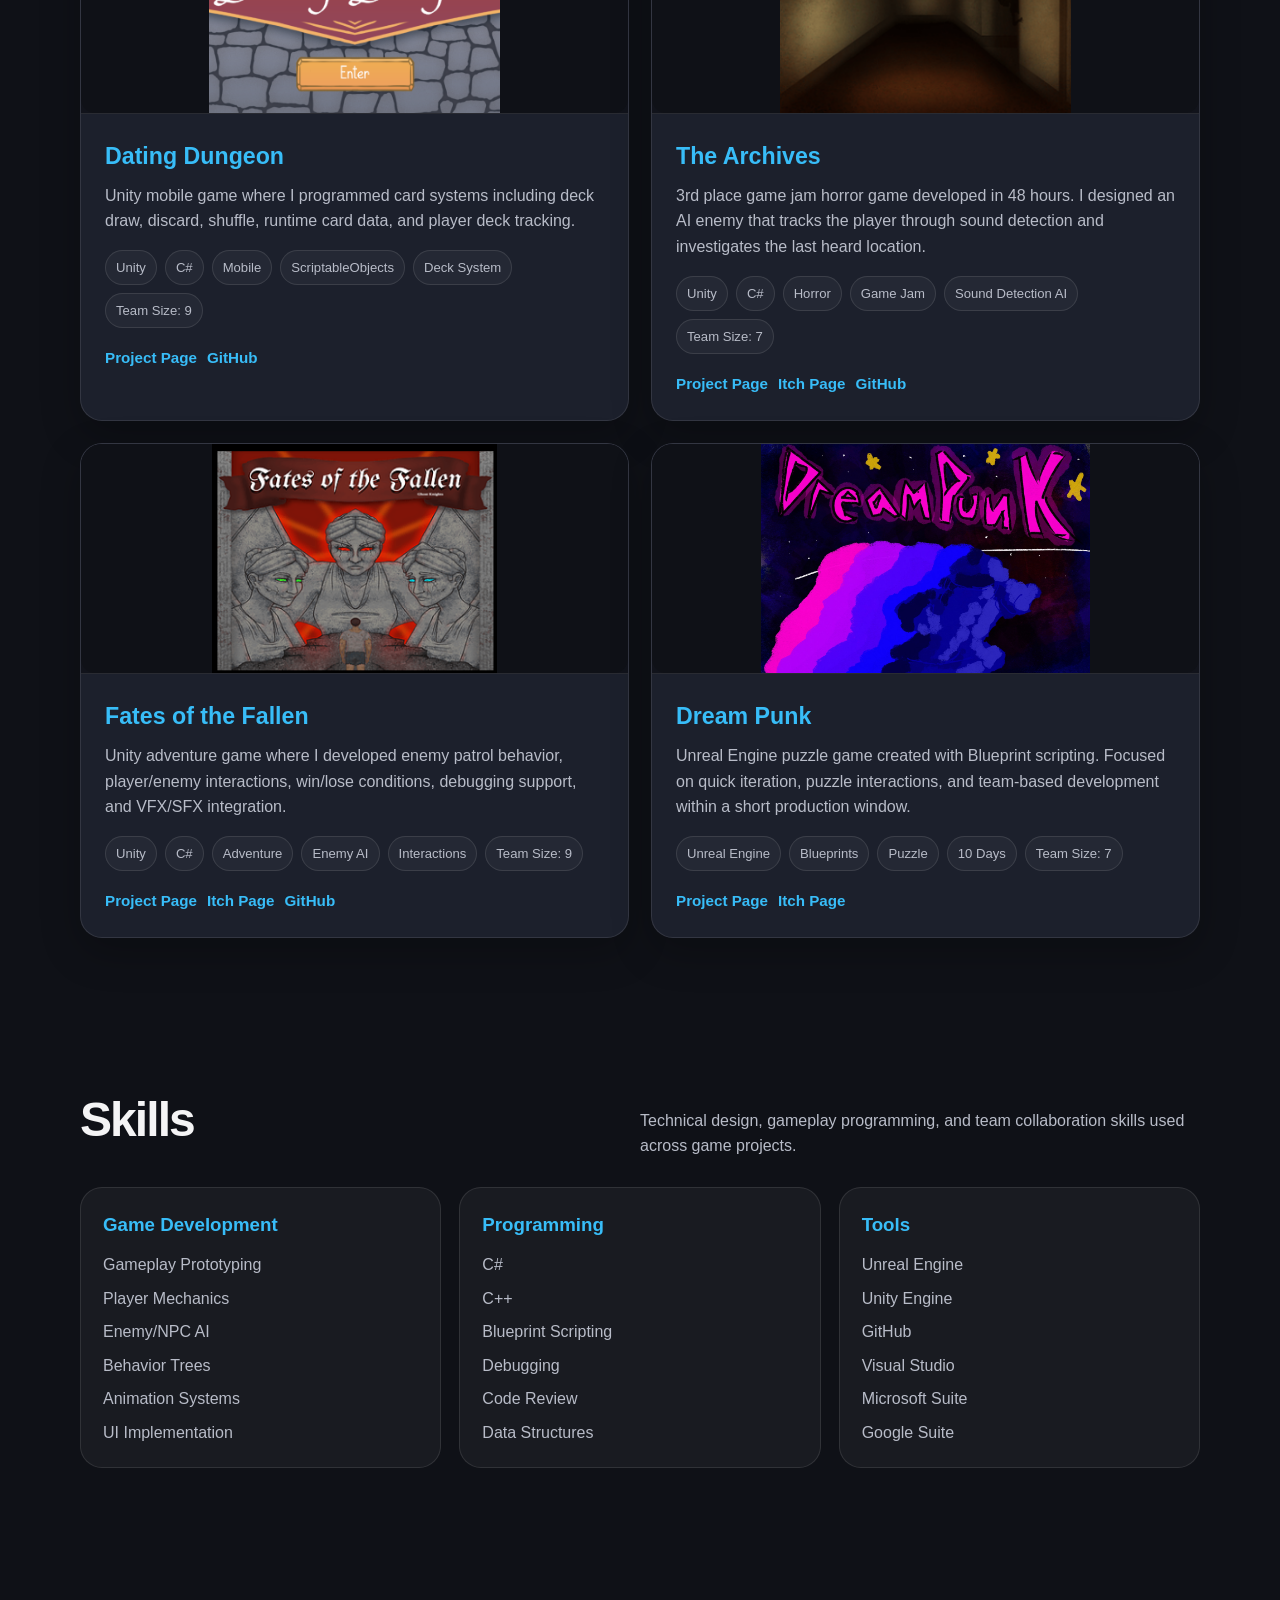
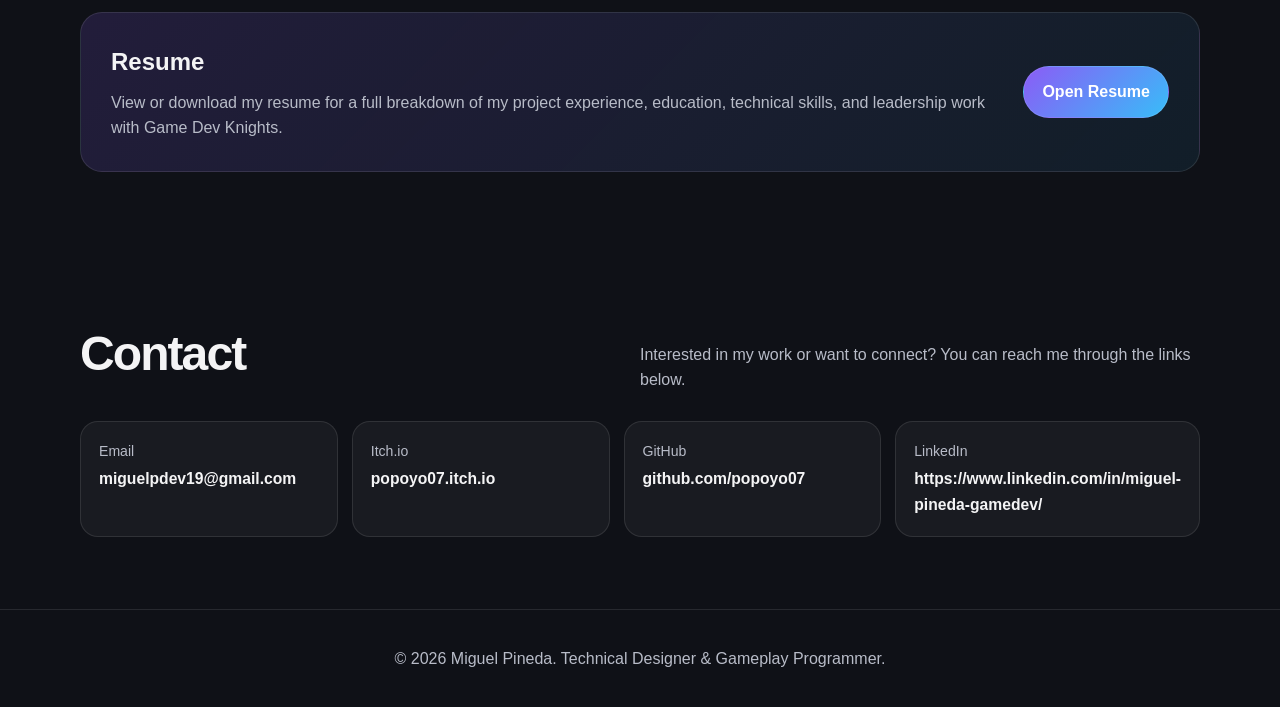
==== commit dacb1097: "added scripts info" ====
--- a/index.html
+++ b/index.html
@@ -97,7 +97,7 @@
           <article class="project-card">
             <div class="project-image">
               <img
-                src="Images/dsi-project-cover.png"
+                src="Images/DSILogo.jpg"
                 alt="Unannounced Digital Scorpion Interactive project">
             </div>
 
@@ -134,7 +134,7 @@
               </div>
             </div>
           </article>
-          
+
           <article class="project-card">
             <div class="project-image">
              <img href="dating_dungeon.html" 
